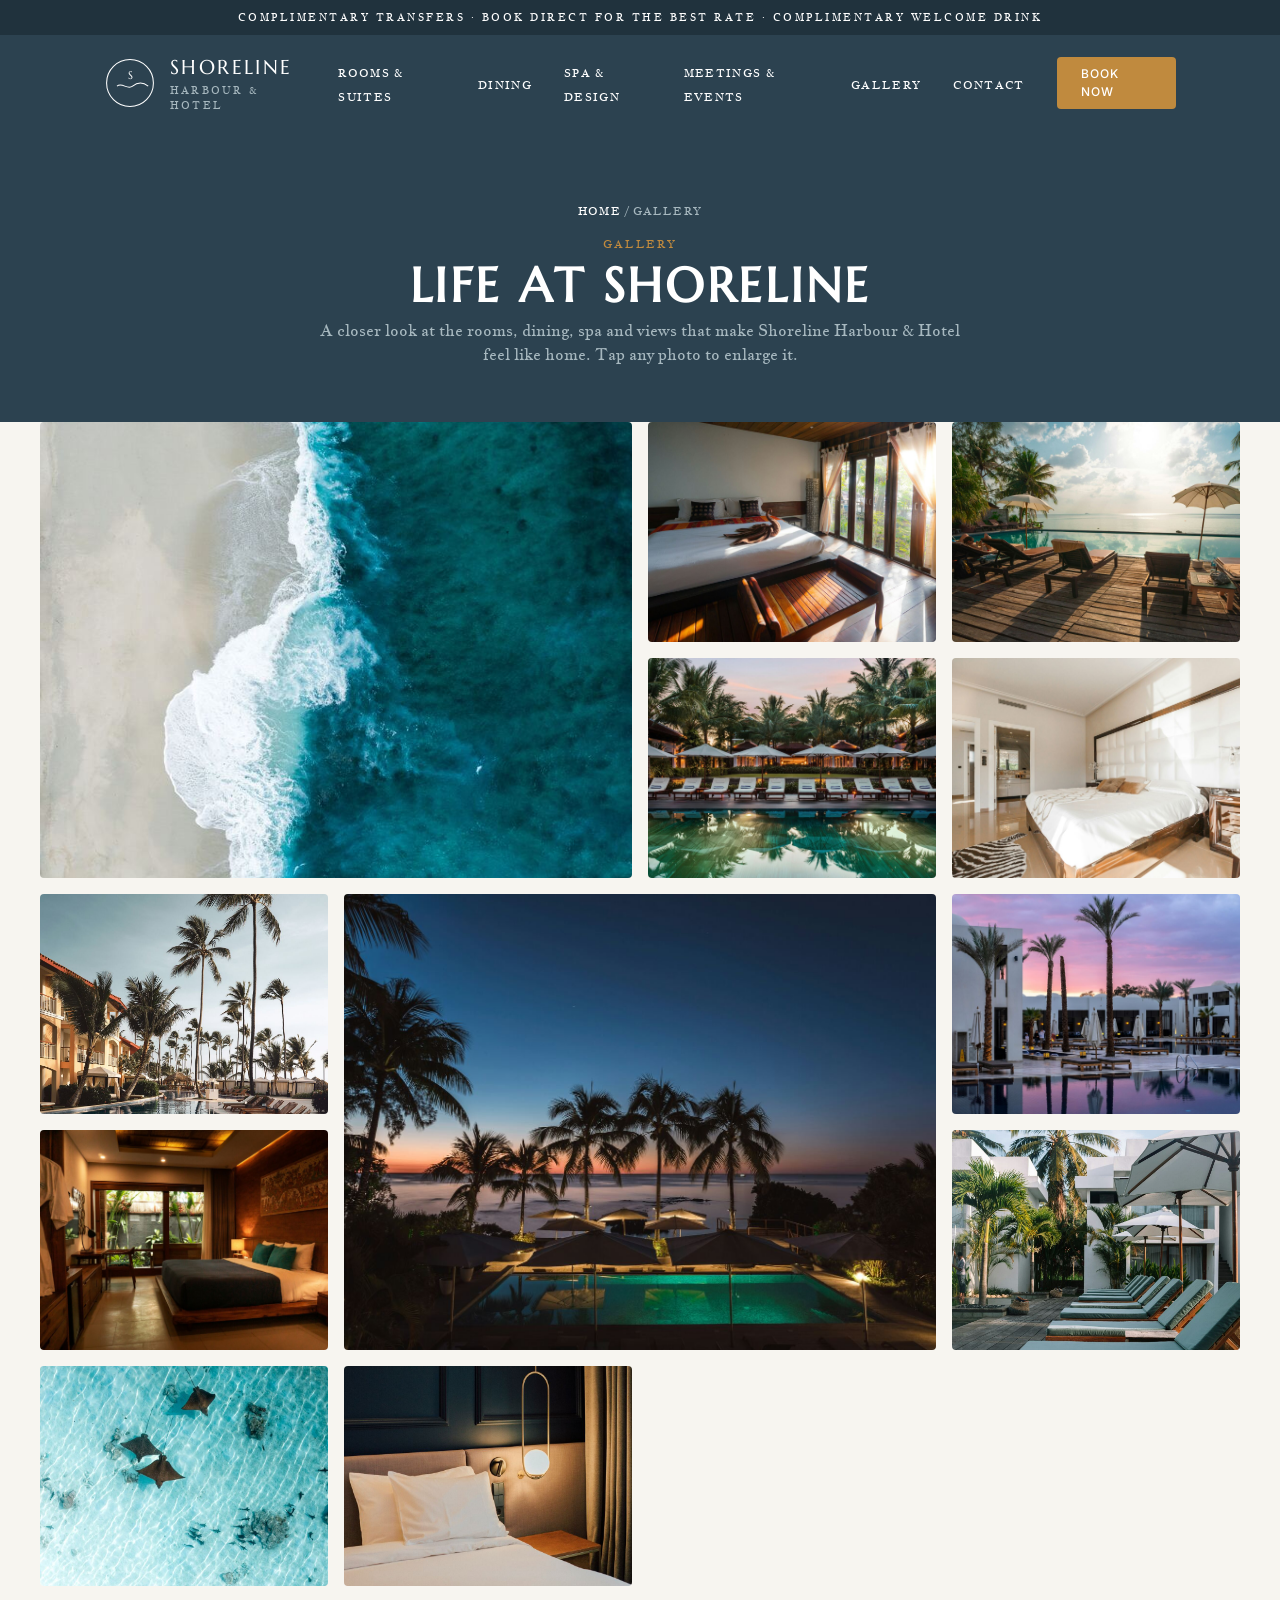
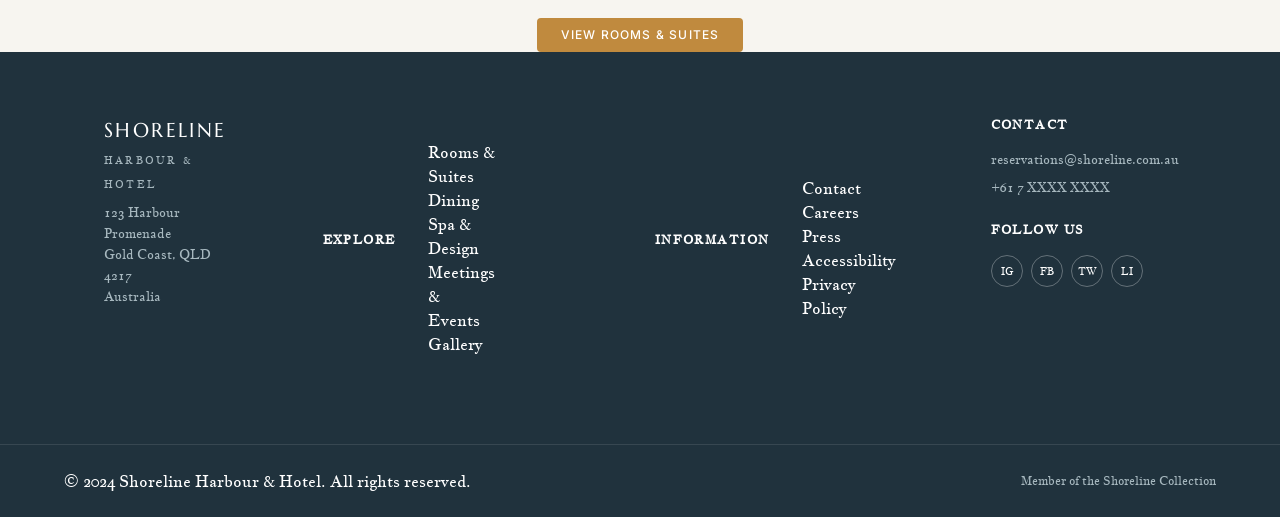
==== gallery.html @ a47f3bd8 "Fix images, broken script.js, and add working Rooms/Gallery pages - Fix script.js: it was accidental" ====
<!DOCTYPE html>
<html lang="en">
<head>
  <meta charset="UTF-8">
  <meta name="viewport" content="width=device-width, initial-scale=1">
  <title>Gallery | Shoreline Harbour & Hotel</title>
  <link rel="stylesheet" href="styles.css">
</head>
<body>

  <div id="scroll-progress"></div>

  <div class="announcement-bar">
    COMPLIMENTARY TRANSFERS · BOOK DIRECT FOR THE BEST RATE ·
    COMPLIMENTARY WELCOME DRINK
  </div>

  <header>

    <nav aria-label="Primary">

      <a href="index.html#hero" class="logo">

        <div class="logo-icon">

          <svg viewBox="0 0 100 100" aria-hidden="true">
            <circle cx="50" cy="50" r="45" fill="none" stroke="currentColor" stroke-width="2"/>
            <path
              d="M25 56 C35 48,45 64,55 56
                 S75 48,85 56"
              fill="none"
              stroke="currentColor"
              stroke-width="2"
            />
            <text x="50" y="42" text-anchor="middle">S</text>
          </svg>

        </div>

        <div class="logo-text">
          <span class="logo-title">SHORELINE</span>
          <span class="logo-subtitle">HARBOUR &amp; HOTEL</span>
        </div>

      </a>

      <button class="nav-toggle" aria-label="Open menu" aria-expanded="false">
        <span></span>
        <span></span>
        <span></span>
      </button>

      <ul class="nav-links">
        <li><a href="rooms.html">Rooms &amp; Suites</a></li>
        <li><a href="index.html#dining">Dining</a></li>
        <li><a href="index.html#spa">Spa &amp; Design</a></li>
        <li><a href="index.html#events">Meetings &amp; Events</a></li>
        <li><a href="gallery.html" aria-current="page">Gallery</a></li>
        <li><a href="index.html#events">Contact</a></li>
      </ul>

      <a href="index.html#events" class="nav-book-btn">Book Now</a>

    </nav>

  </header>

  <main>

    <section class="page-hero">
      <div class="container">
        <div class="breadcrumb"><a href="index.html">Home</a> / Gallery</div>
        <div class="section-label">Gallery</div>
        <h1>Life at Shoreline</h1>
        <p>
          A closer look at the rooms, dining, spa and views that make
          Shoreline Harbour &amp; Hotel feel like home. Tap any photo to
          enlarge it.
        </p>
      </div>
    </section>

    <section id="full-gallery">
      <div class="container">

        <div class="full-gallery-grid">

          <button class="gallery-item span-2 img-gallery-2" data-full="images/gallery-aerial-beach.jpg" aria-label="Aerial view of the beach"></button>
          <button class="gallery-item room-img-deluxe" data-full="images/deluxe-king-room.jpg" aria-label="Deluxe King Room"></button>
          <button class="gallery-item img-spa-large" data-full="images/spa-poolside.jpg" aria-label="Poolside spa area"></button>
          <button class="gallery-item img-gallery-3" data-full="images/gallery-sunset-poolside.jpg" aria-label="Sunset by the poolside"></button>
          <button class="gallery-item room-img-junior" data-full="images/junior-suite-room.jpg" aria-label="Junior Suite lounge area"></button>
          <button class="gallery-item img-dining" data-full="images/dining-terrace.jpg" aria-label="Waterfront dining terrace"></button>
          <button class="gallery-item img-gallery-4 span-2" data-full="images/gallery-night-pool.jpg" aria-label="Pool at night"></button>
          <button class="gallery-item img-spa-small-1" data-full="images/spa-sunset-lounge.jpg" aria-label="Sunset spa lounge"></button>
          <button class="gallery-item room-img-penthouse" data-full="images/penthouse-suite-room.jpg" aria-label="Penthouse Suite with private terrace"></button>
          <button class="gallery-item img-gallery-1" data-full="images/gallery-resort-loungers.jpg" aria-label="Resort loungers"></button>
          <button class="gallery-item img-spa-small-2" data-full="images/spa-stingray-lagoon.jpg" aria-label="Stingray lagoon spa"></button>
          <button class="gallery-item img-gallery-5" data-full="images/gallery-bedside-lamp.jpg" aria-label="Bedside lamp detail"></button>

        </div>

        <div class="section-cta">
          <a href="rooms.html" class="section-link">View Rooms &amp; Suites</a>
        </div>

      </div>
    </section>

  </main>

  <div class="lightbox-overlay" id="lightbox">
    <button class="lightbox-close" id="lightbox-close" aria-label="Close">&times;</button>
    <img src="" alt="" id="lightbox-image">
  </div>

  <footer>

    <div class="footer-top">

      <div class="footer-brand">
        <div class="footer-logo">
          <span class="logo-title">SHORELINE</span>
          <span class="logo-subtitle">HARBOUR &amp; HOTEL</span>
        </div>
        <p class="footer-address">
          123 Harbour Promenade<br>
          Gold Coast, QLD 4217<br>
          Australia
        </p>
      </div>

      <nav class="footer-col">
        <h3>Explore</h3>
        <ul>
          <li><a href="rooms.html">Rooms &amp; Suites</a></li>
          <li><a href="index.html#dining">Dining</a></li>
          <li><a href="index.html#spa">Spa &amp; Design</a></li>
          <li><a href="index.html#events">Meetings &amp; Events</a></li>
          <li><a href="gallery.html">Gallery</a></li>
        </ul>
      </nav>

      <nav class="footer-col">
        <h3>Information</h3>
        <ul>
          <li><a href="index.html#events">Contact</a></li>
          <li><a href="#">Careers</a></li>
          <li><a href="#">Press</a></li>
          <li><a href="#">Accessibility</a></li>
          <li><a href="#">Privacy Policy</a></li>
        </ul>
      </nav>

      <div class="footer-col">
        <h3>Contact</h3>
        <p>reservations@shoreline.com.au</p>
        <p>+61 7 XXXX XXXX</p>

        <h3 class="footer-follow">Follow Us</h3>
        <div class="footer-social">
          <a href="#" aria-label="Instagram">IG</a>
          <a href="#" aria-label="Facebook">FB</a>
          <a href="#" aria-label="Twitter">TW</a>
          <a href="#" aria-label="LinkedIn">LI</a>
        </div>
      </div>

    </div>

    <div class="footer-bottom">
      <p>&copy; 2024 Shoreline Harbour & Hotel. All rights reserved.</p>
      <p class="footer-collection">Member of the Shoreline Collection</p>
    </div>

  </footer>

  <button id="back-to-top" aria-label="Back to top">↑</button>

  <div class="mobile-book-bar">
    <span class="mobile-book-bar-info">From<strong>$420/night</strong></span>
    <a href="index.html#events" class="nav-book-btn">Book Now</a>
  </div>

  <script src="script.js"></script>

</body>
</html>
---- styles.css ----
@import url('https://fonts.googleapis.com/css2?family=Inter:wght@500&family=Jacques+Francois&family=Marcellus+SC&family=Wittgenstein:ital@0;1&display=swap');

:root {
  --color-primary: #2c4250;
  --color-accent: #c08a3e;
  --color-bg: #f7f5f0;
  --color-white: #ffffff;
  --color-muted: #a7b8bf;
  --color-dark: #20323d;
  --color-border: #cdcdcd;
  --color-placeholder: #c9c3b5;

  --space-xs: 4px;
  --space-sm: 8px;
  --space-md: 16px;
  --space-lg: 24px;
  --space-xl: 32px;
  --space-2xl: 48px;
  --space-3xl: 64px;
}

*,
*::before,
*::after {
  box-sizing: border-box;
}

html {
  scroll-behavior: smooth;
}

body {
  margin: 0;
  background: var(--color-bg);
  color: var(--color-primary);
  font-family: "Jacques Francois", serif;
  line-height: 1.5;
}

img {
  display: block;
  width: 100%;
}

a {
  text-decoration: none;
  color: inherit;
}

.container {
  max-width: 1200px;
  margin: 0 auto;
}

/* =======================
   Announcement Bar
======================= */

.announcement-bar {
  background: var(--color-dark);
  color: var(--color-white);
  text-align: center;
  padding: 10px 20px;
  font-size: 10px;
  letter-spacing: 0.25em;
  text-transform: uppercase;
  font-family: "Jacques Francois", serif;
}

/* =======================
   Typography
======================= */

h1,
h2,
h3 {
  font-family: "Marcellus SC", serif;
  letter-spacing: 0.06em;
  margin-top: 0;
}

h1,
h2 {
  text-transform: uppercase;
}

h1 {
  font-size: 76px;
  line-height: 1.05;
}

h2 {
  font-size: 36px;
  line-height: 1.1;
  margin-bottom: var(--space-xl);
}

h3 {
  font-size: 18px;
}

p,
input,
textarea,
label,
li,
a {
  font-family: "Jacques Francois", serif;
}

.tagline {
  font-family: "Wittgenstein", serif;
  font-style: italic;
  font-size: 20px;
  line-height: 1.5;
}

button,
.nav-book-btn,
.section-link,
.outline-link,
.outline-button,
.outline-dark {
  background: var(--color-accent);
  color: var(--color-white);
  border: none;
  border-radius: 4px;
  padding: var(--space-sm) var(--space-lg);
  font-family: "Inter", sans-serif;
  font-size: 12px;
  font-weight: 500;
  letter-spacing: 0.1em;
  text-transform: uppercase;
  cursor: pointer;
}

.section-link,
.outline-link {
  display: inline-block;
}

.outline-link {
  background: transparent;
  border: 1px solid var(--color-primary);
  color: var(--color-primary);
}

/* =======================
   Header
======================= */

header {
  background: var(--color-primary);
}

nav {
  max-width: 1200px;
  margin: 0 auto;
  padding: var(--space-sm) var(--space-3xl);
  display: flex;
  align-items: center;
  justify-content: space-between;
  gap: 32px;
}

/* =======================
   Logo
======================= */

.logo {
  display: flex;
  align-items: center;
  gap: 14px;
  color: var(--color-white);
}

.logo-icon {
  width: 56px;
  height: 56px;
}

.logo-icon svg {
  width: 100%;
  height: 100%;
}

.logo-icon text {
  fill: currentColor;
  font-family: "Marcellus SC", serif;
  font-size: 22px;
}

.logo-text {
  display: flex;
  flex-direction: column;
}

.logo-title {
  color: var(--color-white);
  font-family: "Marcellus SC", serif;
  font-size: 20px;
  letter-spacing: 0.12em;
}

.logo-subtitle {
  color: var(--color-muted);
  font-size: 10px;
  letter-spacing: 0.22em;
  text-transform: uppercase;
}

/* =======================
   Navigation
======================= */

.nav-links {
  display: flex;
  align-items: center;
  gap: var(--space-xl);
  list-style: none;
  margin-left: auto;
  padding: 0;
}

.nav-links a {
  color: var(--color-white);
  font-size: 11px;
  letter-spacing: 0.12em;
  text-transform: uppercase;
}

.nav-book-btn {
  display: inline-block;
}

/* =======================
   Hero
======================= */

#hero {
  background: var(--color-primary);
  color: var(--color-white);
  padding: 96px var(--space-3xl) 112px;
}

.hero-layout {
  display: flex;
  justify-content: space-between;
  align-items: center;
  gap: 64px;
}

.hero-content {
  max-width: 650px;
}

.hero-label {
  display: flex;
  align-items: center;
  gap: 12px;
  text-transform: uppercase;
  letter-spacing: 0.18em;
  font-size: 11px;
  margin-bottom: var(--space-lg);
}

.hero-line {
  width: 48px;
  height: 1px;
  background: var(--color-white);
}

#hero h1 {
  color: var(--color-white);
  margin-bottom: var(--space-lg);
}

.hero-divider {
  width: 120px;
  margin: 0 0 var(--space-lg);
  border: 0;
  border-top: 1px solid rgba(255,255,255,.4);
}

#hero .tagline {
  color: var(--color-white);
  margin-bottom: var(--space-xl);
}

.hero-buttons {
  display: flex;
  gap: var(--space-md);
}

.outline-button {
  background: transparent;
  border: 1px solid var(--color-white);
  color: var(--color-white);
}

.hero-emblem {
  width: 220px;
  height: 220px;
  color: var(--color-white);
  flex-shrink: 0;
}

.hero-emblem svg {
  width: 100%;
  height: 100%;
}

/* =======================
   Sections
======================= */

#rooms,
#dining,
#spa,
#gallery,
#testimonials,
#contact {
  background: var(--color-bg);
  padding: var(--space-2xl) var(--space-3xl);
}

.section-intro {
  max-width: 720px;
}

/* =======================
   Room Cards
======================= */

.rooms-grid {
  display: grid;
  grid-template-columns: repeat(3, 1fr);
  gap: var(--space-lg);
}

.room-card {
  background: var(--color-white);
  padding: var(--space-lg);
  border-radius: 4px;
  box-shadow: 0 2px 8px rgba(0,0,0,.06);
}

.room-meta {
  color: var(--color-muted);
}

.price {
  color: var(--color-accent);
  font-size: 18px;
}

.button-group {
  display: flex;
  gap: var(--space-md);
  margin-top: var(--space-lg);
}

.button-group a {
  background: var(--color-accent);
  color: var(--color-white);
  border: none;
  border-radius: 4px;
  padding: var(--space-sm) var(--space-lg);
  font-family: "Inter", sans-serif;
  font-size: 12px;
  font-weight: 500;
  letter-spacing: 0.1em;
  text-transform: uppercase;
  cursor: pointer;
  display: inline-block;
}

.button-group a:hover {
  background: #a8752f;
  transform: translateY(-2px);
  box-shadow: 0 6px 14px rgba(0,0,0,.15);
}

.section-cta {
  text-align: center;
  margin-top: var(--space-xl);
}

/* =======================
   Dining
======================= */

.dining-layout {
  display: grid;
  grid-template-columns: 1fr 1fr;
  gap: var(--space-xl);
  align-items: center;
}

/* =======================
   Spa
======================= */

.spa-grid {
  display: grid;
  grid-template-columns: 2fr 1fr;
  gap: var(--space-lg);
}

.spa-side {
  display: flex;
  flex-direction: column;
  gap: var(--space-lg);
}

.spa-large {
  height: 500px;
}

.spa-small {
  height: 238px;
}

/* =======================
   Events
======================= */

#events {
  background: var(--color-primary);
  color: var(--color-white);
  text-align: center;
  padding: 96px var(--space-3xl);
}

#events h2 {
  color: var(--color-white);
}

.events-content {
  max-width: 800px;
  margin: 0 auto;
}

.events-label {
  text-transform: uppercase;
  letter-spacing: 0.18em;
  font-size: 11px;
  color: var(--color-accent);
  margin-bottom: var(--space-sm);
}

.events-divider {
  width: 120px;
  margin: var(--space-md) auto;
  border: 0;
  border-top: 1px solid rgba(255,255,255,.4);
}

.events-buttons {
  justify-content: center;
  margin-top: var(--space-lg);
}

/* =======================
   Gallery (single row, varied heights)
======================= */

.gallery-grid {
  display: flex;
  align-items: flex-end;
  gap: var(--space-md);
}

.gallery-grid .image-placeholder {
  flex: 1;
  min-width: 0;
}

.gallery-grid .image-placeholder:nth-child(1) {
  height: 300px;
}

.gallery-grid .image-placeholder:nth-child(2) {
  height: 220px;
}

.gallery-grid .image-placeholder:nth-child(3) {
  height: 180px;
}

.gallery-grid .image-placeholder:nth-child(4) {
  height: 260px;
}

.gallery-grid .image-placeholder:nth-child(5) {
  height: 320px;
}

/* =======================
   Image Placeholders
======================= */

.image-placeholder,
.large-image,
.map-placeholder {
  background: var(--color-placeholder);
  background-size: cover;
  background-position: center;
  border-radius: 4px;
}

/* Real photos dropped into each placeholder slot */

.room-img-deluxe   { background-image: url('deluxe-king-room.jpg'); }
.room-img-junior   { background-image: url('junior-suite-room.jpg'); }
.room-img-penthouse{ background-image: url('penthouse-suite-room.jpg'); }

.img-dining     { background-image: url('dining-terrace.jpg'); }
.img-spa-large  { background-image: url('spa-poolside.jpg'); }
.img-spa-small-1{ background-image: url('spa-sunset-lounge.jpg'); }
.img-spa-small-2{ background-image: url('spa-stingray-lagoon.jpg'); }

.img-gallery-1 { background-image: url('gallery-resort-loungers.jpg'); }
.img-gallery-2 { background-image: url('gallery-aerial-beach.jpg'); }
.img-gallery-3 { background-image: url('gallery-sunset-poolside.jpg'); }
.img-gallery-4 { background-image: url('gallery-night-pool.jpg'); }
.img-gallery-5 { background-image: url('gallery-bedside-lamp.jpg'); }

.image-placeholder {
  min-height: 240px;
}

.large-image {
  min-height: 420px;
}

.map-placeholder {
  min-height: 420px;
}

/* =======================
   Testimonials
======================= */

.testimonials-grid {
  display: grid;
  grid-template-columns: repeat(3, 1fr);
  gap: var(--space-lg);
}

.testimonial-card {
  background: var(--color-white);
  padding: var(--space-xl);
  border-radius: 4px;
  box-shadow: 0 2px 8px rgba(0,0,0,.06);
}

blockquote {
  margin: 0 0 var(--space-md);
}

.guest-name {
  color: var(--color-muted);
}

.star-rating {
  color: var(--color-accent);
}

/* =======================
   Contact
======================= */

.contact-layout {
  display: grid;
  grid-template-columns: 1fr 1fr;
  gap: var(--space-xl);
}

form {
  display: flex;
  flex-direction: column;
  gap: var(--space-lg);
}

label {
  display: block;
  margin-bottom: var(--space-sm);
}

input,
textarea {
  width: 100%;
  padding: var(--space-md);
  background: var(--color-white);
  border: 1px solid var(--color-border);
  font-family: inherit;
}

/* =======================
   Footer
======================= */

footer {
  background: var(--color-dark);
  color: var(--color-white);
}

.footer-top {
  max-width: 1200px;
  margin: 0 auto;
  padding: var(--space-3xl);
  display: grid;
  grid-template-columns: 1.2fr 1fr 1fr 1fr;
  gap: var(--space-xl);
}

.footer-links {
  display: flex;
  gap: var(--space-3xl);
}

.footer-links ul {
  list-style: none;
  padding: 0;
}

.footer-links a {
  color: var(--color-white);
}

.footer-brand .logo-title {
  display: block;
}

.footer-address {
  color: var(--color-muted);
  font-size: 13px;
  line-height: 1.6;
  margin-top: var(--space-sm);
}

.footer-col h3 {
  color: var(--color-white);
  font-family: "Jacques Francois", serif;
  text-transform: uppercase;
  letter-spacing: 0.12em;
  font-size: 12px;
  margin-bottom: var(--space-md);
}

.footer-col ul {
  list-style: none;
  padding: 0;
}

.footer-col a {
  color: var(--color-white);
}

.footer-col p {
  color: var(--color-muted);
  font-size: 13px;
  margin: 0 0 var(--space-sm);
}

.footer-follow {
  margin-top: var(--space-lg);
}

.footer-social {
  display: flex;
  gap: var(--space-sm);
}

.footer-social a {
  border: 1px solid rgba(255,255,255,.3);
  border-radius: 50%;
  width: 32px;
  height: 32px;
  display: flex;
  align-items: center;
  justify-content: center;
  font-size: 10px;
  color: var(--color-white);
}

.footer-bottom {
  display: flex;
  justify-content: space-between;
  align-items: center;
  padding: var(--space-lg) var(--space-3xl);
  border-top: 1px solid rgba(255,255,255,.1);
}

.footer-bottom p {
  margin: 0;
}

.footer-collection {
  color: var(--color-muted);
  font-size: 12px;
  margin: 0;
}

/* =========================================================
   LAYER 4 — FIGMA MATCH REFINEMENTS
   New pieces added to match the Figma design.
========================================================= */

/* Small gold label that sits above each section heading */

.section-label {
  text-transform: uppercase;
  letter-spacing: 0.18em;
  font-size: 11px;
  color: var(--color-accent);
  margin-bottom: var(--space-sm);
}

/* Cream quote band under the hero */

#quote-band {
  background: var(--color-bg);
  text-align: center;
  padding: var(--space-2xl) var(--space-3xl);
}

.quote-band-label {
  text-transform: uppercase;
  letter-spacing: 0.22em;
  font-size: 10px;
  color: var(--color-muted);
  margin: 0 0 var(--space-md);
}

.quote-band-text {
  font-family: "Wittgenstein", serif;
  font-style: italic;
  font-size: 22px;
  color: var(--color-primary);
  max-width: 720px;
  margin: 0 auto;
}

/* Corner badges on the room cards */

.room-card .image-placeholder {
  position: relative;
}

.room-badge {
  position: absolute;
  top: var(--space-md);
  left: var(--space-md);
  background: var(--color-primary);
  color: var(--color-white);
  font-family: "Inter", sans-serif;
  font-size: 10px;
  font-weight: 500;
  letter-spacing: 0.12em;
  text-transform: uppercase;
  padding: 6px 12px;
  border-radius: 2px;
}

/* Buttons that sit under section text */

.section-btn {
  margin-top: var(--space-lg);
}

/* Outline button for use on light (cream) backgrounds */

.outline-dark {
  background: transparent;
  border: 1px solid var(--color-primary);
  color: var(--color-primary);
}

/* Weddings & Events section (navy band) */

#weddings {
  background: var(--color-primary);
  color: var(--color-white);
  text-align: center;
  padding: 96px var(--space-3xl);
}

#weddings h2 {
  color: var(--color-white);
}

.weddings-content {
  max-width: 800px;
  margin: 0 auto;
}

.weddings-content .section-label {
  color: var(--color-accent);
}

.weddings-buttons {
  justify-content: center;
  margin-top: var(--space-lg);
}

/* Testimonial location line */

.testimonial-card .star-rating {
  margin-bottom: var(--space-md);
}

.guest-location {
  color: var(--color-muted);
  font-size: 12px;
  margin: 0;
}

/* =========================================================
   POLISH — hover states, back to top, scroll progress bar
========================================================= */

/* Smooth transitions on anything interactive */

button,
.nav-book-btn,
.nav-links a,
.footer-col a,
.footer-social a,
.room-card,
.testimonial-card,
.image-placeholder {
  transition: all 0.25s ease;
}

/* Buttons lift slightly and darken on hover */

button:hover,
.nav-book-btn:hover,
.section-link:hover {
  background: #a8752f;
  transform: translateY(-2px);
  box-shadow: 0 6px 14px rgba(0,0,0,.15);
}

.outline-link:hover {
  background: rgba(44,66,80,.08);
}

.outline-button:hover {
  background: rgba(255,255,255,.12);
  border-color: var(--color-white);
}

.outline-dark:hover {
  background: rgba(44,66,80,.08);
}

/* Nav links get an underline that grows in on hover */

.nav-links a {
  position: relative;
}

.nav-links a::after {
  content: "";
  position: absolute;
  left: 0;
  bottom: -4px;
  width: 0;
  height: 1px;
  background: var(--color-accent);
  transition: width 0.25s ease;
}

.nav-links a:hover::after {
  width: 100%;
}

.nav-links a:hover {
  color: var(--color-accent);
}

/* Footer links brighten on hover */

.footer-col a:hover {
  color: var(--color-accent);
}

.footer-social a:hover {
  border-color: var(--color-accent);
  color: var(--color-accent);
}

/* Cards lift on hover */

.room-card:hover,
.testimonial-card:hover {
  transform: translateY(-4px);
  box-shadow: 0 10px 24px rgba(0,0,0,.10);
}

/* Image placeholders darken slightly on hover, like a real photo would */

.image-placeholder:hover {
  filter: brightness(0.94);
}

/* Scroll progress bar — fixed to the very top of the page */

#scroll-progress {
  position: fixed;
  top: 0;
  left: 0;
  height: 3px;
  width: 0%;
  background: var(--color-accent);
  z-index: 1000;
}

/* Back to top button */

#back-to-top {
  position: fixed;
  bottom: var(--space-xl);
  right: var(--space-xl);
  width: 48px;
  height: 48px;
  border-radius: 50%;
  background: var(--color-primary);
  color: var(--color-white);
  border: none;
  display: flex;
  align-items: center;
  justify-content: center;
  font-size: 18px;
  cursor: pointer;
  opacity: 0;
  visibility: hidden;
  transform: translateY(12px);
  transition: all 0.3s ease;
  z-index: 999;
  padding: 0;
}

#back-to-top.visible {
  opacity: 1;
  visibility: visible;
  transform: translateY(0);
}

#back-to-top:hover {
  background: var(--color-accent);
  transform: translateY(-3px);
  box-shadow: 0 6px 14px rgba(0,0,0,.2);
}

/* =========================================================
   LAYER 3 — RESPONSIVE + HAMBURGER NAV
   Everything below is the mobile and tablet behaviour.
========================================================= */

/* Hamburger toggle button — hidden on desktop, shown on mobile */

.nav-toggle {
  display: none;
  flex-direction: column;
  justify-content: center;
  gap: 5px;
  width: 44px;
  height: 44px;
  padding: 0;
  margin-left: auto;
  background: transparent;
  border: none;
  border-radius: 0;
  cursor: pointer;
}

.nav-toggle span {
  display: block;
  width: 26px;
  height: 2px;
  margin: 0 auto;
  background: var(--color-accent);
  transition: transform 0.3s ease, opacity 0.3s ease;
}

/* =======================
   TABLET (max-width 768px)
======================= */

@media (max-width: 768px) {

  /* Let the full nav wrap instead of overflowing, no hamburger yet */
  nav {
    flex-wrap: wrap;
    padding: var(--space-sm) var(--space-lg);
  }

  /* Room cards and testimonials drop to 2 columns */
  .rooms-grid,
  .testimonials-grid {
    grid-template-columns: repeat(2, 1fr);
  }

  /* Footer eases from 4 columns to 2 */
  .footer-top {
    grid-template-columns: repeat(2, 1fr);
  }

}

/* =======================
   MOBILE (max-width 480px — covers real phones, tested at 375px)
======================= */

@media (max-width: 480px) {

  /* --- Navigation collapses to a hamburger menu --- */

  nav {
    flex-wrap: wrap;
    padding: var(--space-sm) var(--space-lg);
    gap: var(--space-md);
  }

  .nav-toggle {
    display: flex;
  }

  .nav-links,
  .nav-book-btn {
    display: none;
  }

  nav.nav-open .nav-links {
    display: flex;
    flex-direction: column;
    flex-basis: 100%;
    gap: var(--space-md);
    margin-left: 0;
    padding: var(--space-md) 0 0;
  }

  nav.nav-open .nav-book-btn {
    display: inline-block;
    flex-basis: 100%;
    text-align: center;
  }

  /* Hamburger lines animate into an X when the menu is open */
  nav.nav-open .nav-toggle span:nth-child(1) {
    transform: translateY(7px) rotate(45deg);
  }

  nav.nav-open .nav-toggle span:nth-child(2) {
    opacity: 0;
  }

  nav.nav-open .nav-toggle span:nth-child(3) {
    transform: translateY(-7px) rotate(-45deg);
  }

  /* --- Hero stacks vertically and centres --- */

  #hero {
    padding: var(--space-2xl) var(--space-lg);
  }

  .hero-layout {
    flex-direction: column;
    align-items: center;
    text-align: center;
    gap: var(--space-xl);
  }

  .hero-label {
    justify-content: center;
  }

  .hero-divider {
    margin-left: auto;
    margin-right: auto;
  }

  .hero-buttons {
    justify-content: center;
    flex-wrap: wrap;
  }

  .hero-emblem {
    width: 140px;
    height: 140px;
  }

  #hero h1 {
    font-size: 44px;
  }

  /* --- Section headings shrink --- */

  h2 {
    font-size: 28px;
  }

  /* --- Section padding reduces to 24px --- */

  #rooms,
  #dining,
  #spa,
  #gallery,
  #testimonials,
  #quote-band {
    padding: var(--space-lg);
  }

  #events,
  #weddings {
    padding: var(--space-2xl) var(--space-lg);
  }

  /* --- Cards collapse to a single column --- */

  .testimonials-grid {
    grid-template-columns: 1fr;
  }

  /* --- Room cards become a swipeable carousel for faster scanning/booking --- */

  .rooms-grid {
    display: flex;
    grid-template-columns: unset;
    overflow-x: auto;
    scroll-snap-type: x mandatory;
    -webkit-overflow-scrolling: touch;
    gap: var(--space-md);
    margin: 0 calc(var(--space-lg) * -1);
    padding: 0 var(--space-lg) var(--space-sm);
  }

  .rooms-grid .room-card {
    flex: 0 0 82%;
    scroll-snap-align: center;
  }

  /* Hide the descriptive paragraph on mobile room cards so photo, price
     and the Book button are visible without extra scrolling/reading */

  .room-card > p:not(.room-meta):not(.price) {
    display: none;
  }

  .room-card .button-group {
    gap: var(--space-sm);
  }

  .room-card .button-group button:last-child {
    flex: 1;
  }

  /* --- Card inner padding reduces to 16px --- */

  .room-card,
  .testimonial-card {
    padding: var(--space-md);
  }

  .button-group {
    flex-wrap: wrap;
  }

  /* --- Dining and spa stack into one column --- */

  .dining-layout,
  .spa-grid {
    grid-template-columns: 1fr;
  }

  .spa-large {
    height: 300px;
  }

  /* --- Gallery becomes a single column --- */

  .gallery-grid {
    display: grid;
    grid-template-columns: 1fr;
    gap: var(--space-md);
  }

  .gallery-grid .image-placeholder:nth-child(n) {
    height: 200px;
  }

  /* --- Footer stacks vertically --- */

  .footer-top {
    grid-template-columns: 1fr;
    padding: var(--space-2xl) var(--space-lg);
  }

  .footer-bottom {
    flex-direction: column;
    gap: var(--space-sm);
    text-align: center;
    padding: var(--space-lg);
  }

  /* --- Persistent quick-booking bar --- */

  body {
    padding-bottom: 76px;
  }

  .mobile-book-bar {
    display: flex;
  }

  #back-to-top {
    bottom: 92px;
  }

}

/* =========================================================
   MOBILE QUICK-BOOKING BAR
   Sticky bottom bar (mobile only) so booking is always one
   tap away, regardless of scroll position.
========================================================= */

.mobile-book-bar {
  display: none;
  position: fixed;
  bottom: 0;
  left: 0;
  right: 0;
  align-items: center;
  justify-content: space-between;
  gap: var(--space-md);
  background: var(--color-primary);
  padding: 10px var(--space-lg);
  box-shadow: 0 -4px 16px rgba(0,0,0,.18);
  z-index: 998;
}

.mobile-book-bar-info {
  color: var(--color-white);
  font-family: "Inter", sans-serif;
  font-size: 11px;
  letter-spacing: 0.06em;
}

.mobile-book-bar-info strong {
  display: block;
  font-family: "Marcellus SC", serif;
  font-size: 16px;
  letter-spacing: 0.04em;
  color: var(--color-accent);
}

.mobile-book-bar .nav-book-btn {
  display: inline-block;
  flex-shrink: 0;
}

/* =========================================================
   SUBPAGES — Rooms & Suites / Gallery
========================================================= */

.page-hero {
  background: var(--color-primary);
  color: var(--color-white);
  text-align: center;
  padding: 72px var(--space-3xl) 56px;
}

.page-hero .section-label {
  color: var(--color-accent);
}

.page-hero h1 {
  color: var(--color-white);
  font-size: 48px;
  margin-bottom: var(--space-sm);
}

.page-hero p {
  max-width: 640px;
  margin: 0 auto;
  color: var(--color-muted);
}

.breadcrumb {
  font-size: 11px;
  letter-spacing: 0.1em;
  text-transform: uppercase;
  color: var(--color-muted);
  margin-bottom: var(--space-md);
}

.breadcrumb a {
  color: var(--color-white);
}

.breadcrumb a:hover {
  color: var(--color-accent);
}

/* Room detail list */

.room-detail {
  display: grid;
  grid-template-columns: 1fr 1fr;
  gap: var(--space-xl);
  align-items: center;
  padding: var(--space-2xl) 0;
  border-bottom: 1px solid var(--color-border);
}

.room-detail:last-of-type {
  border-bottom: none;
}

.room-detail.reverse .room-detail-image {
  order: 2;
}

.room-detail-image {
  min-height: 380px;
  border-radius: 4px;
  position: relative;
}

.room-detail-amenities {
  list-style: none;
  display: flex;
  flex-wrap: wrap;
  gap: 8px 20px;
  padding: 0;
  margin: var(--space-md) 0 var(--space-lg);
}

.room-detail-amenities li {
  font-family: "Inter", sans-serif;
  font-size: 12px;
  letter-spacing: 0.02em;
  color: var(--color-primary);
}

.room-detail-amenities li::before {
  content: "\2713";
  color: var(--color-accent);
  margin-right: 6px;
}

/* Full gallery grid + lightbox */

.full-gallery-grid {
  display: grid;
  grid-template-columns: repeat(4, 1fr);
  grid-auto-rows: 220px;
  gap: var(--space-md);
}

.full-gallery-grid .gallery-item {
  background-size: cover;
  background-position: center;
  border-radius: 4px;
  cursor: pointer;
  border: none;
  padding: 0;
  transition: filter 0.25s ease, transform 0.25s ease;
}

.full-gallery-grid .gallery-item:hover {
  filter: brightness(0.92);
  transform: translateY(-2px);
}

.full-gallery-grid .gallery-item.span-2 {
  grid-column: span 2;
  grid-row: span 2;
}

.lightbox-overlay {
  display: none;
  position: fixed;
  inset: 0;
  background: rgba(20,26,30,.94);
  align-items: center;
  justify-content: center;
  padding: var(--space-xl);
  z-index: 2000;
}

.lightbox-overlay.open {
  display: flex;
}

.lightbox-overlay img {
  max-width: 90vw;
  max-height: 85vh;
  width: auto;
  border-radius: 4px;
  box-shadow: 0 20px 60px rgba(0,0,0,.5);
}

.lightbox-close {
  position: absolute;
  top: 20px;
  right: 24px;
  background: transparent;
  border: none;
  color: var(--color-white);
  font-size: 32px;
  line-height: 1;
  padding: 8px;
  cursor: pointer;
}

/* Booking form (in the #events section) */

.booking-form {
  display: grid;
  grid-template-columns: repeat(2, 1fr);
  gap: var(--space-md);
  text-align: left;
  max-width: 640px;
  margin: var(--space-xl) auto 0;
}

.booking-form .field-full {
  grid-column: 1 / -1;
}

.booking-form label {
  display: block;
  font-family: "Inter", sans-serif;
  font-size: 11px;
  letter-spacing: 0.08em;
  text-transform: uppercase;
  color: var(--color-muted);
  margin-bottom: 6px;
}

.booking-form input,
.booking-form select {
  width: 100%;
  padding: 12px var(--space-md);
  background: rgba(255,255,255,.06);
  border: 1px solid rgba(255,255,255,.25);
  border-radius: 4px;
  color: var(--color-white);
  font-family: "Jacques Francois", serif;
  font-size: 14px;
}

.booking-form input::placeholder {
  color: rgba(255,255,255,.5);
}

.booking-form input:focus,
.booking-form select:focus {
  outline: none;
  border-color: var(--color-accent);
}

.booking-form select option {
  color: var(--color-dark);
}

.booking-form .field-error {
  color: #e6a4a4;
  font-size: 11px;
  margin-top: 4px;
  min-height: 14px;
}

.booking-submit {
  grid-column: 1 / -1;
  justify-self: center;
  margin-top: var(--space-sm);
}

.booking-confirmation {
  grid-column: 1 / -1;
  display: none;
  background: rgba(255,255,255,.08);
  border: 1px solid rgba(255,255,255,.25);
  border-radius: 4px;
  padding: var(--space-md);
  font-family: "Inter", sans-serif;
  font-size: 13px;
  color: var(--color-white);
}

.booking-confirmation.visible {
  display: block;
}

@media (max-width: 768px) {

  .full-gallery-grid {
    grid-template-columns: repeat(2, 1fr);
    grid-auto-rows: 180px;
  }

  .room-detail,
  .room-detail.reverse {
    grid-template-columns: 1fr;
  }

  .room-detail.reverse .room-detail-image {
    order: 0;
  }

}

@media (max-width: 480px) {

  .page-hero {
    padding: var(--space-2xl) var(--space-lg) var(--space-xl);
  }

  .page-hero h1 {
    font-size: 34px;
  }

  .full-gallery-grid {
    grid-template-columns: 1fr;
    grid-auto-rows: 220px;
  }

  .full-gallery-grid .gallery-item.span-2 {
    grid-column: span 1;
    grid-row: span 1;
  }

  .booking-form {
    grid-template-columns: 1fr;
  }

}
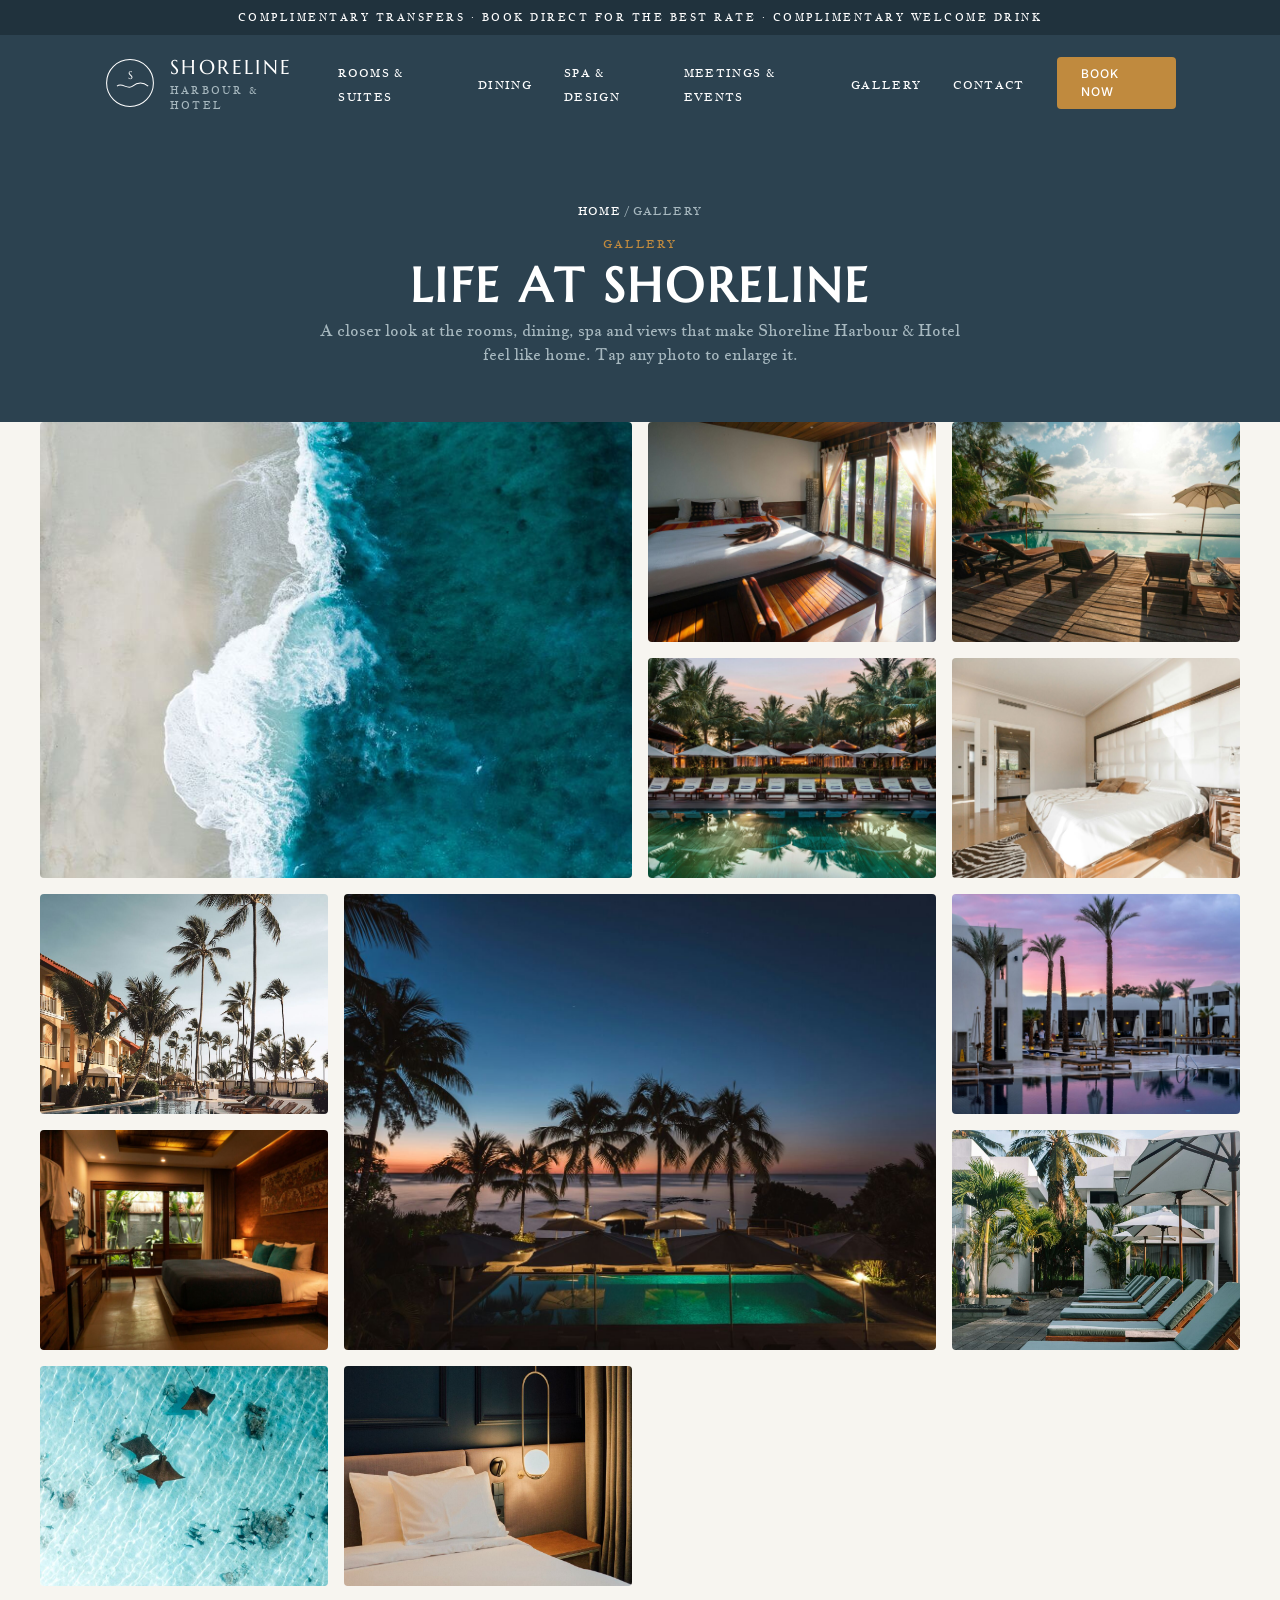
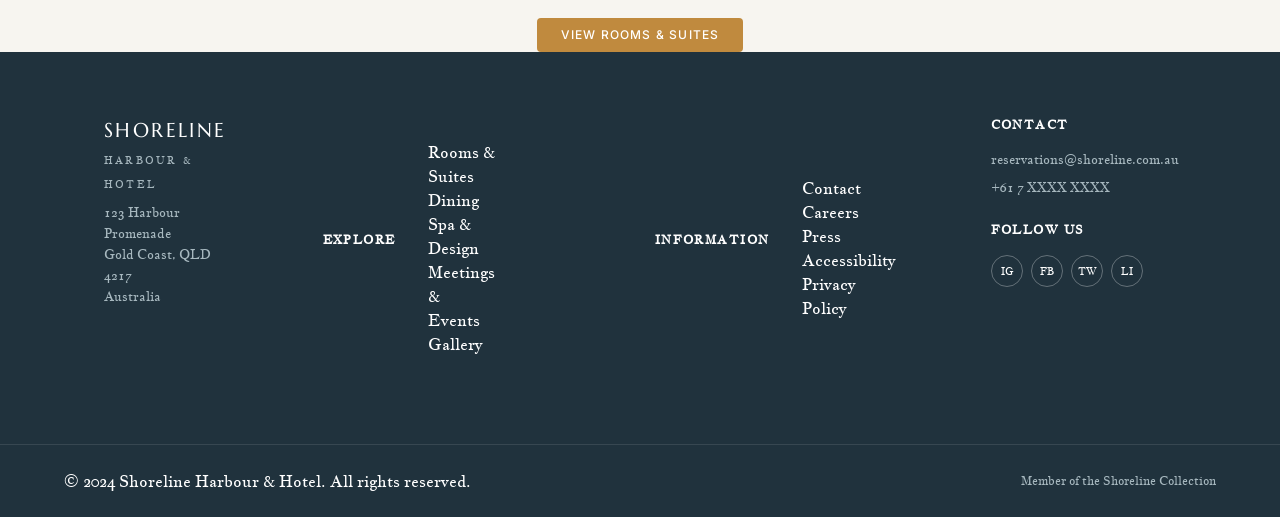
==== commit facc4c17: "Add hero photo slideshow, section colour rhythm, and scroll animations - Hero now crossfades through" ====
--- a/gallery.html
+++ b/gallery.html
@@ -83,20 +83,20 @@
     <section id="full-gallery">
       <div class="container">
 
-        <div class="full-gallery-grid">
+        <div class="full-gallery-grid reveal-grid">
 
-          <button class="gallery-item span-2 img-gallery-2" data-full="images/gallery-aerial-beach.jpg" aria-label="Aerial view of the beach"></button>
-          <button class="gallery-item room-img-deluxe" data-full="images/deluxe-king-room.jpg" aria-label="Deluxe King Room"></button>
-          <button class="gallery-item img-spa-large" data-full="images/spa-poolside.jpg" aria-label="Poolside spa area"></button>
-          <button class="gallery-item img-gallery-3" data-full="images/gallery-sunset-poolside.jpg" aria-label="Sunset by the poolside"></button>
-          <button class="gallery-item room-img-junior" data-full="images/junior-suite-room.jpg" aria-label="Junior Suite lounge area"></button>
-          <button class="gallery-item img-dining" data-full="images/dining-terrace.jpg" aria-label="Waterfront dining terrace"></button>
-          <button class="gallery-item img-gallery-4 span-2" data-full="images/gallery-night-pool.jpg" aria-label="Pool at night"></button>
-          <button class="gallery-item img-spa-small-1" data-full="images/spa-sunset-lounge.jpg" aria-label="Sunset spa lounge"></button>
-          <button class="gallery-item room-img-penthouse" data-full="images/penthouse-suite-room.jpg" aria-label="Penthouse Suite with private terrace"></button>
-          <button class="gallery-item img-gallery-1" data-full="images/gallery-resort-loungers.jpg" aria-label="Resort loungers"></button>
-          <button class="gallery-item img-spa-small-2" data-full="images/spa-stingray-lagoon.jpg" aria-label="Stingray lagoon spa"></button>
-          <button class="gallery-item img-gallery-5" data-full="images/gallery-bedside-lamp.jpg" aria-label="Bedside lamp detail"></button>
+          <button class="gallery-item reveal span-2 img-gallery-2" data-full="images/gallery-aerial-beach.jpg" aria-label="Aerial view of the beach"></button>
+          <button class="gallery-item reveal room-img-deluxe" data-full="images/deluxe-king-room.jpg" aria-label="Deluxe King Room"></button>
+          <button class="gallery-item reveal img-spa-large" data-full="images/spa-poolside.jpg" aria-label="Poolside spa area"></button>
+          <button class="gallery-item reveal img-gallery-3" data-full="images/gallery-sunset-poolside.jpg" aria-label="Sunset by the poolside"></button>
+          <button class="gallery-item reveal room-img-junior" data-full="images/junior-suite-room.jpg" aria-label="Junior Suite lounge area"></button>
+          <button class="gallery-item reveal img-dining" data-full="images/dining-terrace.jpg" aria-label="Waterfront dining terrace"></button>
+          <button class="gallery-item reveal img-gallery-4 span-2" data-full="images/gallery-night-pool.jpg" aria-label="Pool at night"></button>
+          <button class="gallery-item reveal img-spa-small-1" data-full="images/spa-sunset-lounge.jpg" aria-label="Sunset spa lounge"></button>
+          <button class="gallery-item reveal room-img-penthouse" data-full="images/penthouse-suite-room.jpg" aria-label="Penthouse Suite with private terrace"></button>
+          <button class="gallery-item reveal img-gallery-1" data-full="images/gallery-resort-loungers.jpg" aria-label="Resort loungers"></button>
+          <button class="gallery-item reveal img-spa-small-2" data-full="images/spa-stingray-lagoon.jpg" aria-label="Stingray lagoon spa"></button>
+          <button class="gallery-item reveal img-gallery-5" data-full="images/gallery-bedside-lamp.jpg" aria-label="Bedside lamp detail"></button>
 
         </div>
 
--- a/styles.css
+++ b/styles.css
@@ -4,6 +4,7 @@
   --color-primary: #2c4250;
   --color-accent: #c08a3e;
   --color-bg: #f7f5f0;
+  --color-cream-deep: #f1e6d2;
   --color-white: #ffffff;
   --color-muted: #a7b8bf;
   --color-dark: #20323d;
@@ -50,6 +51,44 @@
 .container {
   max-width: 1200px;
   margin: 0 auto;
+}
+
+/* =======================
+   Scroll-reveal animation
+   Elements fade + lift into place the first time they enter
+   the viewport (see .reveal usage on images/cards throughout).
+======================= */
+
+.reveal {
+  opacity: 0;
+  transform: translateY(28px);
+  transition: opacity 0.8s ease, transform 0.8s ease;
+}
+
+.reveal.in-view {
+  opacity: 1;
+  transform: translateY(0);
+}
+
+.reveal-grid > .reveal:nth-child(1)  { transition-delay: 0s; }
+.reveal-grid > .reveal:nth-child(2)  { transition-delay: .08s; }
+.reveal-grid > .reveal:nth-child(3)  { transition-delay: .16s; }
+.reveal-grid > .reveal:nth-child(4)  { transition-delay: .24s; }
+.reveal-grid > .reveal:nth-child(5)  { transition-delay: .32s; }
+.reveal-grid > .reveal:nth-child(6)  { transition-delay: .4s; }
+.reveal-grid > .reveal:nth-child(7)  { transition-delay: .48s; }
+.reveal-grid > .reveal:nth-child(8)  { transition-delay: .56s; }
+.reveal-grid > .reveal:nth-child(9)  { transition-delay: .64s; }
+.reveal-grid > .reveal:nth-child(10) { transition-delay: .72s; }
+.reveal-grid > .reveal:nth-child(11) { transition-delay: .8s; }
+.reveal-grid > .reveal:nth-child(12) { transition-delay: .88s; }
+
+@media (prefers-reduced-motion: reduce) {
+  .reveal {
+    opacity: 1;
+    transform: none;
+    transition: none;
+  }
 }
 
 /* =======================
@@ -238,12 +277,56 @@
 ======================= */
 
 #hero {
+  position: relative;
+  overflow: hidden;
   background: var(--color-primary);
   color: var(--color-white);
   padding: 96px var(--space-3xl) 112px;
 }
 
+.hero-slides {
+  position: absolute;
+  inset: 0;
+  z-index: 0;
+}
+
+.hero-slide {
+  position: absolute;
+  inset: 0;
+  background-size: cover;
+  background-position: center;
+  opacity: 0;
+  transform: scale(1.06);
+  transition: opacity 1.8s ease, transform 7s ease-out;
+}
+
+.hero-slide.active {
+  opacity: 1;
+  transform: scale(1);
+}
+
+.hero-overlay {
+  position: absolute;
+  inset: 0;
+  z-index: 1;
+  background: linear-gradient(
+    180deg,
+    rgba(32, 50, 61, 0.9),
+    rgba(44, 66, 80, 0.8) 55%,
+    rgba(32, 50, 61, 0.92)
+  );
+}
+
+@media (prefers-reduced-motion: reduce) {
+  .hero-slide {
+    transition: opacity 1.2s ease;
+    transform: none;
+  }
+}
+
 .hero-layout {
+  position: relative;
+  z-index: 2;
   display: flex;
   justify-content: space-between;
   align-items: center;
@@ -320,8 +403,23 @@
 #gallery,
 #testimonials,
 #contact {
-  background: var(--color-bg);
   padding: var(--space-2xl) var(--space-3xl);
+}
+
+/* Alternating cream/white rhythm so the mid-page sections read as
+   distinct rooms rather than one continuous scroll. Navy hero and
+   the events/weddings bands stay as anchor points either side. */
+
+#rooms,
+#spa,
+#testimonials {
+  background: var(--color-cream-deep);
+}
+
+#dining,
+#gallery,
+#contact {
+  background: var(--color-white);
 }
 
 .section-intro {
@@ -511,20 +609,20 @@
 
 /* Real photos dropped into each placeholder slot */
 
-.room-img-deluxe   { background-image: url('deluxe-king-room.jpg'); }
-.room-img-junior   { background-image: url('junior-suite-room.jpg'); }
-.room-img-penthouse{ background-image: url('penthouse-suite-room.jpg'); }
-
-.img-dining     { background-image: url('dining-terrace.jpg'); }
-.img-spa-large  { background-image: url('spa-poolside.jpg'); }
-.img-spa-small-1{ background-image: url('spa-sunset-lounge.jpg'); }
-.img-spa-small-2{ background-image: url('spa-stingray-lagoon.jpg'); }
-
-.img-gallery-1 { background-image: url('gallery-resort-loungers.jpg'); }
-.img-gallery-2 { background-image: url('gallery-aerial-beach.jpg'); }
-.img-gallery-3 { background-image: url('gallery-sunset-poolside.jpg'); }
-.img-gallery-4 { background-image: url('gallery-night-pool.jpg'); }
-.img-gallery-5 { background-image: url('gallery-bedside-lamp.jpg'); }
+.room-img-deluxe   { background-image: url('images/deluxe-king-room.jpg'); }
+.room-img-junior   { background-image: url('images/junior-suite-room.jpg'); }
+.room-img-penthouse{ background-image: url('images/penthouse-suite-room.jpg'); }
+
+.img-dining     { background-image: url('images/dining-terrace.jpg'); }
+.img-spa-large  { background-image: url('images/spa-poolside.jpg'); }
+.img-spa-small-1{ background-image: url('images/spa-sunset-lounge.jpg'); }
+.img-spa-small-2{ background-image: url('images/spa-stingray-lagoon.jpg'); }
+
+.img-gallery-1 { background-image: url('images/gallery-resort-loungers.jpg'); }
+.img-gallery-2 { background-image: url('images/gallery-aerial-beach.jpg'); }
+.img-gallery-3 { background-image: url('images/gallery-sunset-poolside.jpg'); }
+.img-gallery-4 { background-image: url('images/gallery-night-pool.jpg'); }
+.img-gallery-5 { background-image: url('images/gallery-bedside-lamp.jpg'); }
 
 .image-placeholder {
   min-height: 240px;
@@ -718,10 +816,11 @@
   margin-bottom: var(--space-sm);
 }
 
-/* Cream quote band under the hero */
+/* White band under the hero — crisp contrast right after the navy hero,
+   ahead of the cream rooms section */
 
 #quote-band {
-  background: var(--color-bg);
+  background: var(--color-white);
   text-align: center;
   padding: var(--space-2xl) var(--space-3xl);
 }
@@ -829,9 +928,15 @@
 .footer-col a,
 .footer-social a,
 .room-card,
-.testimonial-card,
+.testimonial-card {
+  transition: all 0.25s ease;
+}
+
+/* Image placeholders zoom in slightly on hover via background-size,
+   which crops cleanly within the existing box (no overflow needed) */
+
 .image-placeholder {
-  transition: all 0.25s ease;
+  transition: filter 0.5s ease, background-size 0.9s ease, box-shadow 0.3s ease;
 }
 
 /* Buttons lift slightly and darken on hover */
@@ -901,10 +1006,19 @@
   box-shadow: 0 10px 24px rgba(0,0,0,.10);
 }
 
-/* Image placeholders darken slightly on hover, like a real photo would */
+/* Images zoom and darken slightly on hover, like a real photo would */
 
 .image-placeholder:hover {
-  filter: brightness(0.94);
+  filter: brightness(0.92);
+  background-size: 112%;
+}
+
+@media (prefers-reduced-motion: reduce) {
+  .image-placeholder,
+  .image-placeholder:hover {
+    transition: none;
+    background-size: cover;
+  }
 }
 
 /* Scroll progress bar — fixed to the very top of the page */
@@ -1371,12 +1485,22 @@
   cursor: pointer;
   border: none;
   padding: 0;
-  transition: filter 0.25s ease, transform 0.25s ease;
+  transition: filter 0.5s ease, transform 0.3s ease, background-size 0.9s ease, box-shadow 0.3s ease;
 }
 
 .full-gallery-grid .gallery-item:hover {
-  filter: brightness(0.92);
-  transform: translateY(-2px);
+  filter: brightness(0.9);
+  transform: translateY(-3px);
+  background-size: 114%;
+  box-shadow: 0 12px 28px rgba(0,0,0,.22);
+}
+
+@media (prefers-reduced-motion: reduce) {
+  .full-gallery-grid .gallery-item,
+  .full-gallery-grid .gallery-item:hover {
+    transition: none;
+    background-size: cover;
+  }
 }
 
 .full-gallery-grid .gallery-item.span-2 {
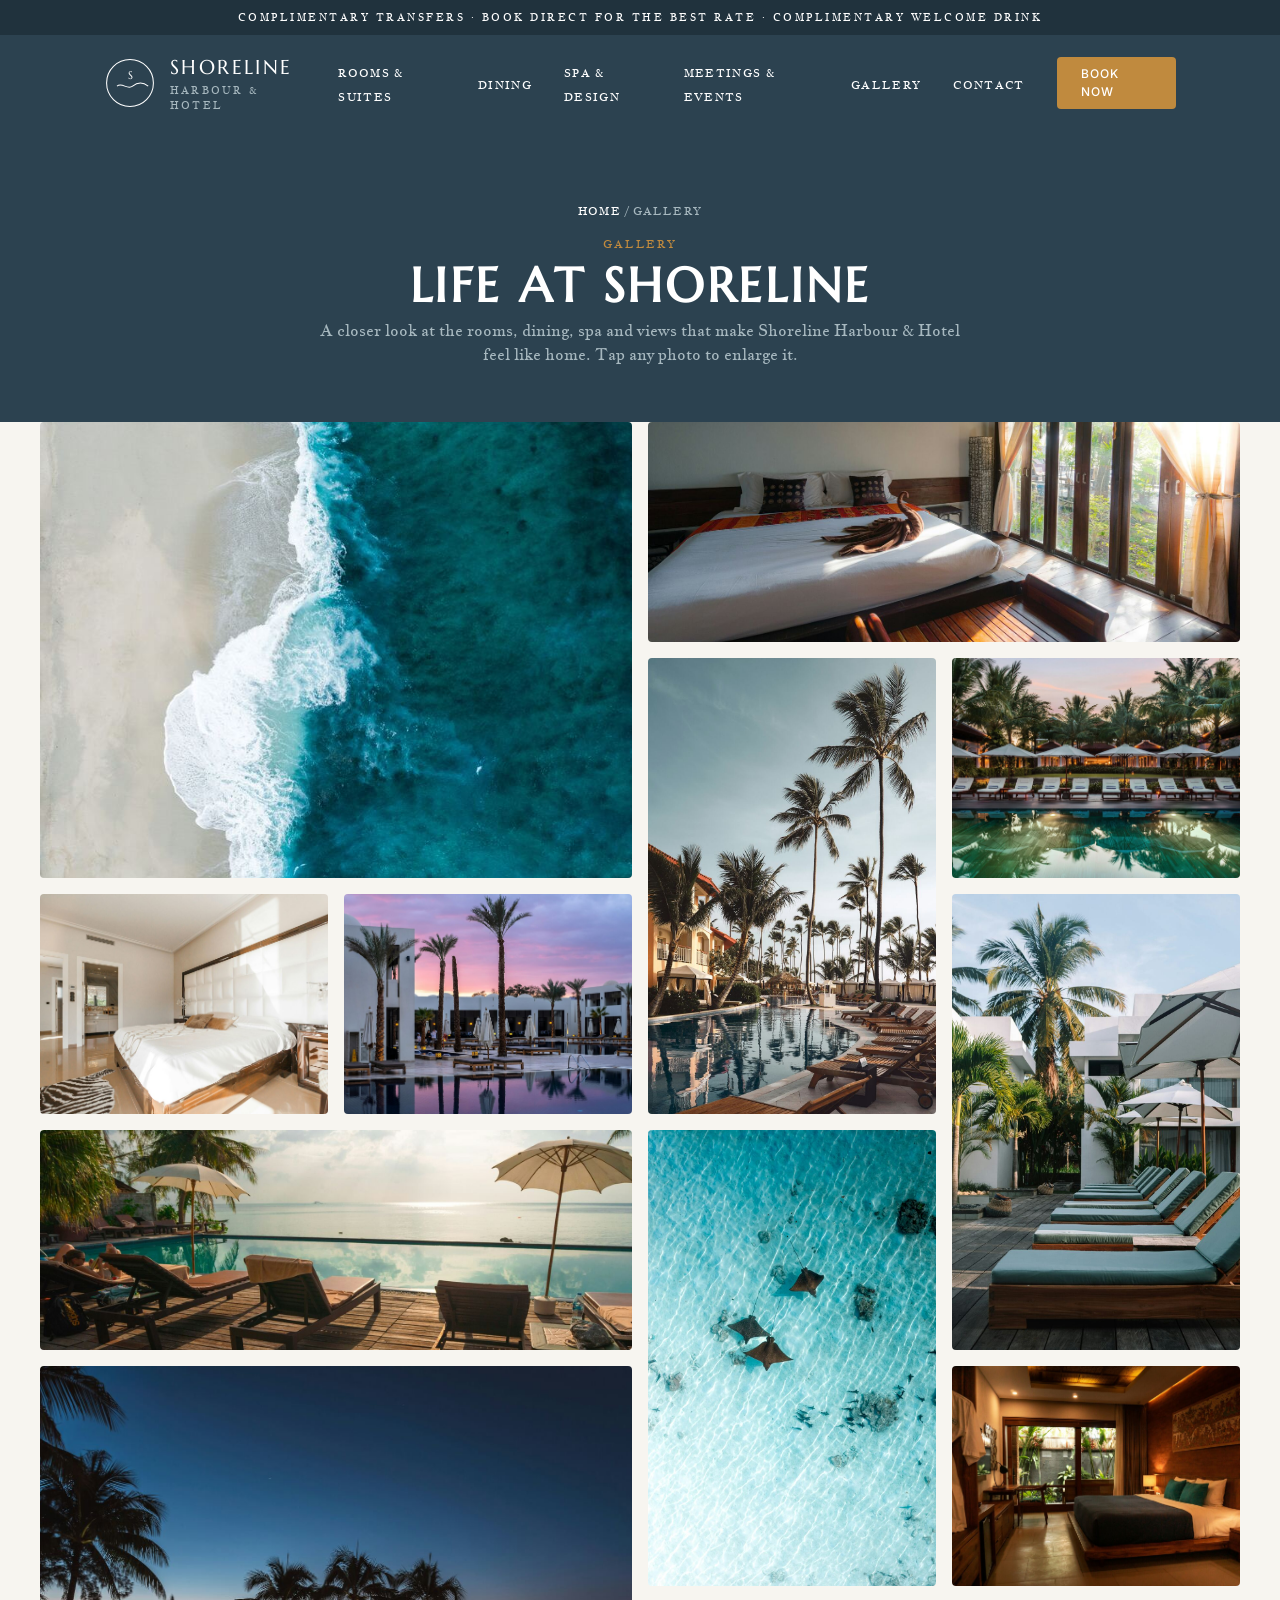
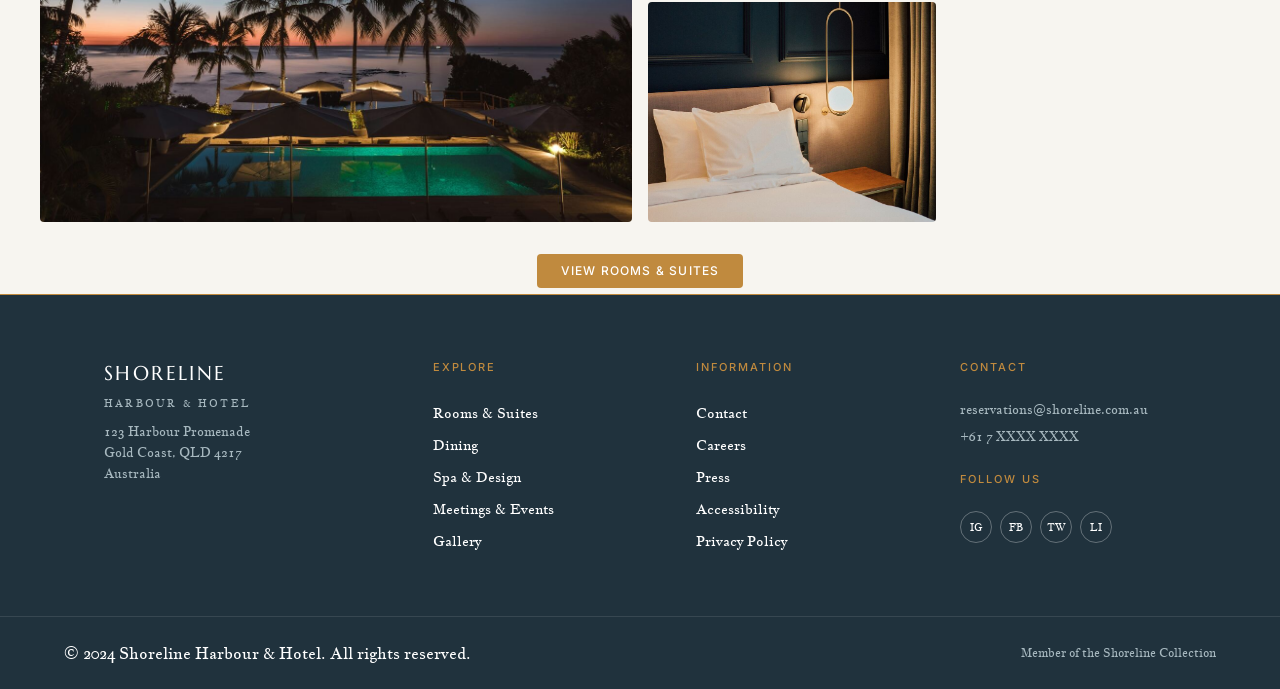
==== commit dcfb6140: "Sync all improvements from the Shoreline-Claude fork Brings this repo up to date with everything bui" ====
--- a/gallery.html
+++ b/gallery.html
@@ -4,6 +4,24 @@
   <meta charset="UTF-8">
   <meta name="viewport" content="width=device-width, initial-scale=1">
   <title>Gallery | Shoreline Harbour & Hotel</title>
+  <meta name="description" content="A visual tour of Shoreline Harbour & Hotel — rooms, dining, spa and harbour views on the Gold Coast.">
+
+  <link rel="icon" type="image/svg+xml" href="favicon.svg">
+  <link rel="icon" type="image/png" sizes="32x32" href="favicon-32.png">
+  <link rel="icon" type="image/png" sizes="16x16" href="favicon-16.png">
+  <link rel="apple-touch-icon" href="apple-touch-icon.png">
+
+  <meta property="og:type" content="website">
+  <meta property="og:site_name" content="Shoreline Harbour & Hotel">
+  <meta property="og:title" content="Gallery | Shoreline Harbour & Hotel">
+  <meta property="og:description" content="A visual tour of Shoreline Harbour & Hotel — rooms, dining, spa and harbour views on the Gold Coast.">
+  <meta property="og:image" content="og-image.jpg">
+  <meta property="og:url" content="gallery.html">
+  <meta name="twitter:card" content="summary_large_image">
+  <meta name="twitter:title" content="Gallery | Shoreline Harbour & Hotel">
+  <meta name="twitter:description" content="A visual tour of Shoreline Harbour & Hotel — rooms, dining, spa and harbour views.">
+  <meta name="twitter:image" content="og-image.jpg">
+
   <link rel="stylesheet" href="styles.css">
 </head>
 <body>
@@ -85,18 +103,18 @@
 
         <div class="full-gallery-grid reveal-grid">
 
-          <button class="gallery-item reveal span-2 img-gallery-2" data-full="images/gallery-aerial-beach.jpg" aria-label="Aerial view of the beach"></button>
-          <button class="gallery-item reveal room-img-deluxe" data-full="images/deluxe-king-room.jpg" aria-label="Deluxe King Room"></button>
-          <button class="gallery-item reveal img-spa-large" data-full="images/spa-poolside.jpg" aria-label="Poolside spa area"></button>
-          <button class="gallery-item reveal img-gallery-3" data-full="images/gallery-sunset-poolside.jpg" aria-label="Sunset by the poolside"></button>
-          <button class="gallery-item reveal room-img-junior" data-full="images/junior-suite-room.jpg" aria-label="Junior Suite lounge area"></button>
-          <button class="gallery-item reveal img-dining" data-full="images/dining-terrace.jpg" aria-label="Waterfront dining terrace"></button>
-          <button class="gallery-item reveal img-gallery-4 span-2" data-full="images/gallery-night-pool.jpg" aria-label="Pool at night"></button>
-          <button class="gallery-item reveal img-spa-small-1" data-full="images/spa-sunset-lounge.jpg" aria-label="Sunset spa lounge"></button>
-          <button class="gallery-item reveal room-img-penthouse" data-full="images/penthouse-suite-room.jpg" aria-label="Penthouse Suite with private terrace"></button>
-          <button class="gallery-item reveal img-gallery-1" data-full="images/gallery-resort-loungers.jpg" aria-label="Resort loungers"></button>
-          <button class="gallery-item reveal img-spa-small-2" data-full="images/spa-stingray-lagoon.jpg" aria-label="Stingray lagoon spa"></button>
-          <button class="gallery-item reveal img-gallery-5" data-full="images/gallery-bedside-lamp.jpg" aria-label="Bedside lamp detail"></button>
+          <button class="gallery-item reveal gallery-feature" data-full="images/gallery-aerial-beach.jpg" aria-label="Aerial view of the beach"><img src="images/gallery-aerial-beach.jpg" alt="Aerial view of the beach" loading="lazy" width="787" height="1400"></button>
+          <button class="gallery-item reveal gallery-wide" data-full="images/deluxe-king-room.jpg" aria-label="Deluxe King Room"><img src="images/deluxe-king-room.jpg" alt="Deluxe King Room" loading="lazy" width="1400" height="933"></button>
+          <button class="gallery-item reveal gallery-tall" data-full="images/dining-terrace.jpg" aria-label="Waterfront dining terrace"><img src="images/dining-terrace.jpg" alt="Waterfront dining terrace" loading="lazy" width="1120" height="1400"></button>
+          <button class="gallery-item reveal" data-full="images/gallery-sunset-poolside.jpg" aria-label="Sunset by the poolside"><img src="images/gallery-sunset-poolside.jpg" alt="Sunset by the poolside" loading="lazy" width="1400" height="933"></button>
+          <button class="gallery-item reveal" data-full="images/junior-suite-room.jpg" aria-label="Junior Suite lounge area"><img src="images/junior-suite-room.jpg" alt="Junior Suite lounge area" loading="lazy" width="1400" height="933"></button>
+          <button class="gallery-item reveal gallery-wide" data-full="images/spa-poolside.jpg" aria-label="Poolside spa area"><img src="images/spa-poolside.jpg" alt="Poolside spa area" loading="lazy" width="1400" height="1120"></button>
+          <button class="gallery-item reveal gallery-tall" data-full="images/gallery-resort-loungers.jpg" aria-label="Resort loungers"><img src="images/gallery-resort-loungers.jpg" alt="Resort loungers" loading="lazy" width="1120" height="1400"></button>
+          <button class="gallery-item reveal gallery-feature" data-full="images/gallery-night-pool.jpg" aria-label="Pool at night"><img src="images/gallery-night-pool.jpg" alt="Pool at night" loading="lazy" width="1400" height="935"></button>
+          <button class="gallery-item reveal" data-full="images/spa-sunset-lounge.jpg" aria-label="Sunset spa lounge"><img src="images/spa-sunset-lounge.jpg" alt="Sunset spa lounge" loading="lazy" width="1400" height="933"></button>
+          <button class="gallery-item reveal gallery-tall" data-full="images/spa-stingray-lagoon.jpg" aria-label="Stingray lagoon spa"><img src="images/spa-stingray-lagoon.jpg" alt="Stingray lagoon spa" loading="lazy" width="894" height="1400"></button>
+          <button class="gallery-item reveal" data-full="images/penthouse-suite-room.jpg" aria-label="Penthouse Suite with private terrace"><img src="images/penthouse-suite-room.jpg" alt="Penthouse Suite with private terrace" loading="lazy" width="1400" height="933"></button>
+          <button class="gallery-item reveal" data-full="images/gallery-bedside-lamp.jpg" aria-label="Bedside lamp detail"><img src="images/gallery-bedside-lamp.jpg" alt="Bedside lamp detail" loading="lazy" width="934" height="1400"></button>
 
         </div>
 
@@ -111,7 +129,10 @@
 
   <div class="lightbox-overlay" id="lightbox">
     <button class="lightbox-close" id="lightbox-close" aria-label="Close">&times;</button>
+    <button class="lightbox-arrow lightbox-prev" id="lightbox-prev" aria-label="Previous photo">‹</button>
     <img src="" alt="" id="lightbox-image">
+    <button class="lightbox-arrow lightbox-next" id="lightbox-next" aria-label="Next photo">›</button>
+    <p class="lightbox-counter" id="lightbox-counter"></p>
   </div>
 
   <footer>
--- a/styles.css
+++ b/styles.css
@@ -1,4 +1,53 @@
 @import url('https://fonts.googleapis.com/css2?family=Inter:wght@500&family=Jacques+Francois&family=Marcellus+SC&family=Wittgenstein:ital@0;1&display=swap');
+
+/* Smooth cross-page transitions (index.html <-> rooms.html <-> gallery.html).
+   Pure progressive enhancement: browsers without support (anything but
+   recent Chrome/Edge) just ignore this and navigate normally - no JS,
+   no fallback needed, nothing to break. */
+
+@view-transition {
+  navigation: auto;
+}
+
+::view-transition-old(root),
+::view-transition-new(root) {
+  animation-duration: 0.35s;
+  animation-timing-function: ease;
+}
+
+@media (prefers-reduced-motion: reduce) {
+  ::view-transition-old(root),
+  ::view-transition-new(root) {
+    animation: none;
+  }
+}
+
+/* =========================================================
+   TABLE OF CONTENTS
+   (search for the ALL-CAPS heading to jump to a section)
+
+   Variables & base reset ......... :root, *, html, body
+   Scroll-reveal animation ........ .reveal / .reveal-grid
+   Announcement bar
+   Typography ...................... h1-h3, buttons, links
+   Header + Navigation ............. header, nav, .logo, .nav-links
+   Hero ............................ #hero, .hero-slide(s), .hero-controls
+   Sections (shared) ............... section padding + cream/white rhythm
+   Room cards ....................... .rooms-grid, .room-card, quick-view
+   Dining ........................... .dining-layout
+   Location ......................... .location-layout, .map-embed
+   Spa .............................. .spa-grid
+   Events ........................... #events, .booking-form, guest stepper
+   Gallery (homepage preview) ...... .gallery-grid
+   Photo frames ..................... .image-placeholder + hover zoom
+   Testimonials ..................... .testimonial-carousel
+   Footer
+   SECTION DETAILS .................. labels, quote band, badges, weddings
+   POLISH ............................ hover states, back-to-top, progress bar
+   RESPONSIVE ........................ hamburger nav, tablet + mobile
+   MOBILE QUICK-BOOKING BAR
+   SUBPAGES .......................... rooms.html / gallery.html specifics
+========================================================= */
 
 :root {
   --color-primary: #2c4250;
@@ -184,15 +233,92 @@
   color: var(--color-primary);
 }
 
+/* Shine sweep on the real CTA-style buttons only (not icon buttons like
+   the nav toggle, carousel arrows, or stepper +/-, where a diagonal
+   light streak across a 36px circle would just look like a glitch) */
+
+.nav-book-btn,
+.section-link,
+.outline-link,
+.outline-button,
+.outline-dark,
+.book-room-btn,
+.booking-submit,
+.button-group a {
+  position: relative;
+  overflow: hidden;
+}
+
+.nav-book-btn::after,
+.section-link::after,
+.outline-link::after,
+.outline-button::after,
+.outline-dark::after,
+.book-room-btn::after,
+.booking-submit::after,
+.button-group a::after {
+  content: "";
+  position: absolute;
+  top: 0;
+  left: -75%;
+  width: 50%;
+  height: 100%;
+  background: linear-gradient(115deg, transparent, rgba(255, 255, 255, 0.4), transparent);
+  transform: skewX(-20deg);
+  transition: left 0.7s ease;
+  pointer-events: none;
+}
+
+.nav-book-btn:hover::after,
+.section-link:hover::after,
+.outline-link:hover::after,
+.outline-button:hover::after,
+.outline-dark:hover::after,
+.book-room-btn:hover::after,
+.booking-submit:hover::after,
+.button-group a:hover::after {
+  left: 125%;
+}
+
+@media (prefers-reduced-motion: reduce) {
+  .nav-book-btn::after,
+  .section-link::after,
+  .outline-link::after,
+  .outline-button::after,
+  .outline-dark::after,
+  .book-room-btn::after,
+  .booking-submit::after,
+  .button-group a::after {
+    display: none;
+  }
+}
+
 /* =======================
    Header
 ======================= */
 
 header {
+  position: sticky;
+  top: 0;
+  z-index: 500;
   background: var(--color-primary);
-}
-
-nav {
+  transition: box-shadow 0.35s ease;
+}
+
+/* Header gains a lifted shadow once the page scrolls (JS toggles this
+   class) — a "sticky" header without motion feedback reads as static */
+
+header.scrolled {
+  box-shadow: 0 4px 20px rgba(0, 0, 0, 0.15);
+}
+
+@media (prefers-reduced-motion: reduce) {
+  header {
+    transition: none;
+  }
+}
+
+header nav {
   max-width: 1200px;
   margin: 0 auto;
   padding: var(--space-sm) var(--space-3xl);
@@ -281,6 +407,9 @@
   overflow: hidden;
   background: var(--color-primary);
   color: var(--color-white);
+  min-height: 78vh;
+  display: flex;
+  align-items: center;
   padding: 96px var(--space-3xl) 112px;
 }
 
@@ -324,6 +453,95 @@
   }
 }
 
+/* Hero slideshow controls — arrows + dots grouped at the bottom so they
+   never collide with the headline/tagline regardless of viewport height */
+
+.hero-controls {
+  position: absolute;
+  left: 50%;
+  bottom: var(--space-xl);
+  transform: translateX(-50%);
+  z-index: 3;
+  display: flex;
+  align-items: center;
+  gap: var(--space-md);
+}
+
+.hero-arrow {
+  width: 36px;
+  height: 36px;
+  padding: 0;
+  border-radius: 50%;
+  background: rgba(255, 255, 255, 0.1);
+  border: 1px solid rgba(255, 255, 255, 0.35);
+  color: var(--color-white);
+  font-size: 19px;
+  line-height: 1;
+  display: flex;
+  align-items: center;
+  justify-content: center;
+  cursor: pointer;
+  transition: background 0.25s ease, border-color 0.25s ease, transform 0.25s ease;
+}
+
+.hero-arrow:hover {
+  background: rgba(255, 255, 255, 0.22);
+  border-color: var(--color-accent);
+  transform: translateY(-2px);
+}
+
+.hero-dots {
+  display: flex;
+  align-items: center;
+  gap: 9px;
+}
+
+.hero-dot {
+  width: 8px;
+  height: 8px;
+  padding: 0;
+  border-radius: 50%;
+  background: rgba(255, 255, 255, 0.4);
+  border: none;
+  cursor: pointer;
+  transition: background 0.3s ease, transform 0.3s ease;
+}
+
+.hero-dot:hover {
+  background: rgba(255, 255, 255, 0.7);
+}
+
+.hero-dot.active {
+  background: var(--color-accent);
+  transform: scale(1.4);
+}
+
+@media (max-width: 480px) {
+  .hero-controls {
+    bottom: var(--space-lg);
+    gap: var(--space-sm);
+  }
+
+  .hero-arrow {
+    width: 32px;
+    height: 32px;
+    font-size: 16px;
+  }
+
+  .hero-dots {
+    gap: 6px;
+  }
+
+  .hero-dot {
+    width: 6px;
+    height: 6px;
+  }
+
+  .hero-dot.active {
+    transform: scale(1.3);
+  }
+}
+
 .hero-layout {
   position: relative;
   z-index: 2;
@@ -393,6 +611,12 @@
   height: 100%;
 }
 
+.hero-emblem text {
+  fill: currentColor;
+  font-family: "Marcellus SC", serif;
+  font-size: 20px;
+}
+
 /* =======================
    Sections
 ======================= */
@@ -402,6 +626,7 @@
 #spa,
 #gallery,
 #testimonials,
+#location,
 #contact {
   padding: var(--space-2xl) var(--space-3xl);
 }
@@ -418,6 +643,7 @@
 
 #dining,
 #gallery,
+#location,
 #contact {
   background: var(--color-white);
 }
@@ -438,13 +664,72 @@
 
 .room-card {
   background: var(--color-white);
+  border-radius: 8px;
+  overflow: hidden;
+  box-shadow: 0 8px 28px rgba(32, 66, 80, 0.12);
+  border: 1px solid rgba(44, 66, 80, 0.06);
+  display: flex;
+  flex-direction: column;
+}
+
+.room-card .image-placeholder {
+  height: 280px;
+  border-radius: 0;
+  flex-shrink: 0;
+}
+
+.room-card-body {
   padding: var(--space-lg);
-  border-radius: 4px;
-  box-shadow: 0 2px 8px rgba(0,0,0,.06);
+  display: flex;
+  flex-direction: column;
+  flex: 1;
+}
+
+.room-card-body h3 {
+  margin-bottom: 4px;
+}
+
+/* Price now lives as a badge on the photo itself */
+
+.room-price-badge {
+  position: absolute;
+  bottom: var(--space-md);
+  right: var(--space-md);
+  background: rgba(32, 50, 61, 0.88);
+  backdrop-filter: blur(3px);
+  color: var(--color-white);
+  font-family: "Marcellus SC", serif;
+  font-size: 16px;
+  letter-spacing: 0.02em;
+  padding: 7px 14px;
+  border-radius: 3px;
+  line-height: 1.3;
+}
+
+.room-price-badge .per-night {
+  display: block;
+  font-family: "Inter", sans-serif;
+  font-size: 9px;
+  font-weight: 500;
+  letter-spacing: 0.12em;
+  text-transform: uppercase;
+  color: var(--color-accent);
+  margin-top: 1px;
 }
 
 .room-meta {
   color: var(--color-muted);
+  font-size: 12px;
+  letter-spacing: 0.02em;
+  margin-bottom: var(--space-md);
+  padding-bottom: var(--space-md);
+  border-bottom: 1px solid rgba(44, 66, 80, 0.1);
+}
+
+.room-card-body > p:not(.room-meta) {
+  color: var(--color-primary);
+  opacity: 0.82;
+  font-size: 14.5px;
 }
 
 .price {
@@ -455,7 +740,8 @@
 .button-group {
   display: flex;
   gap: var(--space-md);
-  margin-top: var(--space-lg);
+  margin-top: auto;
+  padding-top: var(--space-lg);
 }
 
 .button-group a {
@@ -479,6 +765,91 @@
   box-shadow: 0 6px 14px rgba(0,0,0,.15);
 }
 
+/* Secondary "Learn More" link reads as secondary to "Book Now" so the
+   card has a clear primary action instead of two competing gold buttons */
+
+.button-group a.btn-outline {
+  background: transparent;
+  border: 1px solid var(--color-primary);
+  color: var(--color-primary);
+}
+
+.button-group a.btn-outline:hover {
+  background: var(--color-primary);
+  color: var(--color-white);
+}
+
+/* Room card quick-view — click-to-expand amenities (not hover-only, so
+   it works identically via tap on touch devices and for keyboard users) */
+
+.quick-view-toggle {
+  display: flex;
+  align-items: center;
+  gap: 6px;
+  margin-top: var(--space-md);
+  padding: 0;
+  background: none;
+  border: none;
+  color: var(--color-primary);
+  font-family: "Inter", sans-serif;
+  font-size: 11px;
+  font-weight: 500;
+  letter-spacing: 0.08em;
+  text-transform: uppercase;
+  cursor: pointer;
+}
+
+.quick-view-toggle:hover {
+  color: var(--color-accent);
+}
+
+.quick-view-toggle .chevron {
+  font-size: 12px;
+  transition: transform 0.25s ease;
+}
+
+.quick-view-toggle[aria-expanded="true"] .chevron {
+  transform: rotate(180deg);
+}
+
+.quick-view-amenities {
+  list-style: none;
+  margin: 0;
+  padding: 0;
+  display: grid;
+  grid-template-columns: repeat(2, 1fr);
+  gap: 4px 12px;
+  max-height: 0;
+  opacity: 0;
+  overflow: hidden;
+  transition: max-height 0.35s ease, opacity 0.3s ease, margin-top 0.35s ease;
+}
+
+.quick-view-amenities.open {
+  max-height: 160px;
+  opacity: 1;
+  margin-top: var(--space-sm);
+}
+
+.quick-view-amenities li {
+  font-family: "Inter", sans-serif;
+  font-size: 11px;
+  color: var(--color-primary);
+}
+
+.quick-view-amenities li::before {
+  content: "\2713";
+  color: var(--color-accent);
+  margin-right: 4px;
+}
+
+@media (prefers-reduced-motion: reduce) {
+  .quick-view-amenities,
+  .quick-view-toggle .chevron {
+    transition: none;
+  }
+}
+
 .section-cta {
   text-align: center;
   margin-top: var(--space-xl);
@@ -496,6 +867,39 @@
 }
 
 /* =======================
+   Location
+======================= */
+
+.location-layout {
+  display: grid;
+  grid-template-columns: 1fr 1fr;
+  gap: var(--space-xl);
+  align-items: center;
+}
+
+.location-meta {
+  color: var(--color-muted);
+  font-size: 14px;
+  margin-top: var(--space-sm);
+  margin-bottom: var(--space-lg);
+}
+
+.map-embed {
+  min-height: 360px;
+  border-radius: 4px;
+  overflow: hidden;
+  box-shadow: 0 2px 8px rgba(0, 0, 0, 0.08);
+}
+
+.map-embed iframe {
+  display: block;
+  width: 100%;
+  height: 100%;
+  min-height: 360px;
+  border: 0;
+}
+
+/* =======================
    Spa
 ======================= */
 
@@ -511,11 +915,11 @@
   gap: var(--space-lg);
 }
 
-.spa-large {
+.image-placeholder.spa-large {
   height: 500px;
 }
 
-.spa-small {
+.image-placeholder.spa-small {
   height: 238px;
 }
 
@@ -595,55 +999,76 @@
 }
 
 /* =======================
-   Image Placeholders
+   Photo frames
+   .image-placeholder is now a real photo frame: a fixed/sized box that
+   clips a real <img> (object-fit: cover) inside it. The placeholder
+   background still shows briefly while a photo loads.
 ======================= */
 
 .image-placeholder,
 .large-image,
 .map-placeholder {
   background: var(--color-placeholder);
-  background-size: cover;
-  background-position: center;
   border-radius: 4px;
-}
-
-/* Real photos dropped into each placeholder slot */
-
-.room-img-deluxe   { background-image: url('images/deluxe-king-room.jpg'); }
-.room-img-junior   { background-image: url('images/junior-suite-room.jpg'); }
-.room-img-penthouse{ background-image: url('images/penthouse-suite-room.jpg'); }
-
-.img-dining     { background-image: url('images/dining-terrace.jpg'); }
-.img-spa-large  { background-image: url('images/spa-poolside.jpg'); }
-.img-spa-small-1{ background-image: url('images/spa-sunset-lounge.jpg'); }
-.img-spa-small-2{ background-image: url('images/spa-stingray-lagoon.jpg'); }
-
-.img-gallery-1 { background-image: url('images/gallery-resort-loungers.jpg'); }
-.img-gallery-2 { background-image: url('images/gallery-aerial-beach.jpg'); }
-.img-gallery-3 { background-image: url('images/gallery-sunset-poolside.jpg'); }
-.img-gallery-4 { background-image: url('images/gallery-night-pool.jpg'); }
-.img-gallery-5 { background-image: url('images/gallery-bedside-lamp.jpg'); }
+  position: relative;
+  overflow: hidden;
+}
+
+.image-placeholder img,
+.large-image img,
+.map-placeholder img {
+  display: block;
+  width: 100%;
+  height: 100%;
+  object-fit: cover;
+  transition: transform 0.9s ease, filter 0.5s ease;
+}
+
+.image-placeholder:hover img,
+.large-image:hover img,
+.map-placeholder:hover img {
+  transform: scale(1.12);
+  filter: brightness(0.92);
+}
+
+@media (prefers-reduced-motion: reduce) {
+  .image-placeholder img,
+  .large-image img,
+  .map-placeholder img,
+  .image-placeholder:hover img,
+  .large-image:hover img,
+  .map-placeholder:hover img {
+    transition: none;
+    transform: none;
+    filter: none;
+  }
+}
 
 .image-placeholder {
-  min-height: 240px;
-}
-
-.large-image {
-  min-height: 420px;
+  height: 240px;
+}
+
+.image-placeholder.large-image {
+  height: 420px;
 }
 
 .map-placeholder {
-  min-height: 420px;
+  height: 420px;
 }
 
 /* =======================
    Testimonials
 ======================= */
 
-.testimonials-grid {
-  display: grid;
-  grid-template-columns: repeat(3, 1fr);
-  gap: var(--space-lg);
+.testimonial-carousel {
+  position: relative;
+  max-width: 720px;
+  margin: 0 auto;
+}
+
+.testimonial-track {
+  position: relative;
+  transition: height 0.4s ease;
 }
 
 .testimonial-card {
@@ -653,6 +1078,85 @@
   box-shadow: 0 2px 8px rgba(0,0,0,.06);
 }
 
+.testimonial-track .testimonial-card {
+  position: absolute;
+  inset: 0;
+  width: 100%;
+  opacity: 0;
+  visibility: hidden;
+  transition: opacity 0.6s ease;
+  pointer-events: none;
+}
+
+.testimonial-track .testimonial-card.active {
+  opacity: 1;
+  visibility: visible;
+  pointer-events: auto;
+}
+
+@media (prefers-reduced-motion: reduce) {
+  .testimonial-track .testimonial-card {
+    transition: none;
+  }
+}
+
+.testimonial-controls {
+  display: flex;
+  align-items: center;
+  justify-content: center;
+  gap: var(--space-md);
+  margin-top: var(--space-xl);
+}
+
+.carousel-arrow {
+  width: 36px;
+  height: 36px;
+  padding: 0;
+  border-radius: 50%;
+  background: transparent;
+  border: 1px solid var(--color-primary);
+  color: var(--color-primary);
+  font-size: 18px;
+  line-height: 1;
+  display: flex;
+  align-items: center;
+  justify-content: center;
+  cursor: pointer;
+  transition: background 0.25s ease, color 0.25s ease, transform 0.25s ease;
+}
+
+.carousel-arrow:hover {
+  background: var(--color-primary);
+  color: var(--color-white);
+  transform: translateY(-2px);
+}
+
+.carousel-dots {
+  display: flex;
+  align-items: center;
+  gap: 9px;
+}
+
+.carousel-dot {
+  width: 8px;
+  height: 8px;
+  padding: 0;
+  border-radius: 50%;
+  background: rgba(44, 66, 80, 0.25);
+  border: none;
+  cursor: pointer;
+  transition: background 0.3s ease, transform 0.3s ease;
+}
+
+.carousel-dot:hover {
+  background: rgba(44, 66, 80, 0.5);
+}
+
+.carousel-dot.active {
+  background: var(--color-accent);
+  transform: scale(1.4);
+}
+
 blockquote {
   margin: 0 0 var(--space-md);
 }
@@ -663,36 +1167,6 @@
 
 .star-rating {
   color: var(--color-accent);
-}
-
-/* =======================
-   Contact
-======================= */
-
-.contact-layout {
-  display: grid;
-  grid-template-columns: 1fr 1fr;
-  gap: var(--space-xl);
-}
-
-form {
-  display: flex;
-  flex-direction: column;
-  gap: var(--space-lg);
-}
-
-label {
-  display: block;
-  margin-bottom: var(--space-sm);
-}
-
-input,
-textarea {
-  width: 100%;
-  padding: var(--space-md);
-  background: var(--color-white);
-  border: 1px solid var(--color-border);
-  font-family: inherit;
 }
 
 /* =======================
@@ -702,6 +1176,7 @@
 footer {
   background: var(--color-dark);
   color: var(--color-white);
+  border-top: 1px solid var(--color-accent);
 }
 
 .footer-top {
@@ -709,8 +1184,8 @@
   margin: 0 auto;
   padding: var(--space-3xl);
   display: grid;
-  grid-template-columns: 1.2fr 1fr 1fr 1fr;
-  gap: var(--space-xl);
+  grid-template-columns: 1.3fr 1fr 1fr 1fr;
+  gap: var(--space-2xl);
 }
 
 .footer-links {
@@ -739,21 +1214,32 @@
 }
 
 .footer-col h3 {
-  color: var(--color-white);
-  font-family: "Jacques Francois", serif;
+  color: var(--color-accent);
+  font-family: "Inter", sans-serif;
+  font-weight: 500;
   text-transform: uppercase;
-  letter-spacing: 0.12em;
-  font-size: 12px;
-  margin-bottom: var(--space-md);
+  letter-spacing: 0.18em;
+  font-size: 11px;
+  margin-bottom: var(--space-lg);
 }
 
 .footer-col ul {
   list-style: none;
   padding: 0;
+  margin: 0;
+}
+
+.footer-col ul li {
+  margin-bottom: var(--space-sm);
+}
+
+.footer-col ul li:last-child {
+  margin-bottom: 0;
 }
 
 .footer-col a {
   color: var(--color-white);
+  font-size: 14px;
 }
 
 .footer-col p {
@@ -802,8 +1288,8 @@
 }
 
 /* =========================================================
-   LAYER 4 — FIGMA MATCH REFINEMENTS
-   New pieces added to match the Figma design.
+   SECTION DETAILS — labels, quote band, badges, weddings band,
+   testimonial meta
 ========================================================= */
 
 /* Small gold label that sits above each section heading */
@@ -842,16 +1328,14 @@
   margin: 0 auto;
 }
 
-/* Corner badges on the room cards */
-
-.room-card .image-placeholder {
-  position: relative;
-}
+/* Room badges. On homepage cards this sits as a corner overlay on the
+   photo (.image-placeholder is already position:relative for this).
+   On rooms.html it's a plain inline label above the heading instead —
+   it isn't inside an image container there, so it stays in normal flow
+   rather than using position:absolute with no positioned ancestor. */
 
 .room-badge {
-  position: absolute;
-  top: var(--space-md);
-  left: var(--space-md);
+  display: inline-block;
   background: var(--color-primary);
   color: var(--color-white);
   font-family: "Inter", sans-serif;
@@ -861,6 +1345,14 @@
   text-transform: uppercase;
   padding: 6px 12px;
   border-radius: 2px;
+  margin-bottom: var(--space-sm);
+}
+
+.room-card .room-badge {
+  position: absolute;
+  top: var(--space-md);
+  left: var(--space-md);
+  margin-bottom: 0;
 }
 
 /* Buttons that sit under section text */
@@ -930,13 +1422,6 @@
 .room-card,
 .testimonial-card {
   transition: all 0.25s ease;
-}
-
-/* Image placeholders zoom in slightly on hover via background-size,
-   which crops cleanly within the existing box (no overflow needed) */
-
-.image-placeholder {
-  transition: filter 0.5s ease, background-size 0.9s ease, box-shadow 0.3s ease;
 }
 
 /* Buttons lift slightly and darken on hover */
@@ -979,11 +1464,13 @@
   transition: width 0.25s ease;
 }
 
-.nav-links a:hover::after {
+.nav-links a:hover::after,
+.nav-links a.nav-active::after {
   width: 100%;
 }
 
-.nav-links a:hover {
+.nav-links a:hover,
+.nav-links a.nav-active {
   color: var(--color-accent);
 }
 
@@ -1004,21 +1491,6 @@
 .testimonial-card:hover {
   transform: translateY(-4px);
   box-shadow: 0 10px 24px rgba(0,0,0,.10);
-}
-
-/* Images zoom and darken slightly on hover, like a real photo would */
-
-.image-placeholder:hover {
-  filter: brightness(0.92);
-  background-size: 112%;
-}
-
-@media (prefers-reduced-motion: reduce) {
-  .image-placeholder,
-  .image-placeholder:hover {
-    transition: none;
-    background-size: cover;
-  }
 }
 
 /* Scroll progress bar — fixed to the very top of the page */
@@ -1071,8 +1543,7 @@
 }
 
 /* =========================================================
-   LAYER 3 — RESPONSIVE + HAMBURGER NAV
-   Everything below is the mobile and tablet behaviour.
+   RESPONSIVE — hamburger nav, tablet and mobile breakpoints
 ========================================================= */
 
 /* Hamburger toggle button — hidden on desktop, shown on mobile */
@@ -1108,14 +1579,13 @@
 @media (max-width: 768px) {
 
   /* Let the full nav wrap instead of overflowing, no hamburger yet */
-  nav {
+  header nav {
     flex-wrap: wrap;
     padding: var(--space-sm) var(--space-lg);
   }
 
-  /* Room cards and testimonials drop to 2 columns */
-  .rooms-grid,
-  .testimonials-grid {
+  /* Room cards drop to 2 columns */
+  .rooms-grid {
     grid-template-columns: repeat(2, 1fr);
   }
 
@@ -1134,7 +1604,7 @@
 
   /* --- Navigation collapses to a hamburger menu --- */
 
-  nav {
+  header nav {
     flex-wrap: wrap;
     padding: var(--space-sm) var(--space-lg);
     gap: var(--space-md);
@@ -1144,24 +1614,44 @@
     display: flex;
   }
 
-  .nav-links,
-  .nav-book-btn {
-    display: none;
-  }
-
-  nav.nav-open .nav-links {
-    display: flex;
+  /* .nav-links stays display:flex always (needed so max-height/opacity
+     can transition) but is collapsed to nothing until nav-open. */
+  .nav-links {
     flex-direction: column;
     flex-basis: 100%;
     gap: var(--space-md);
     margin-left: 0;
+    max-height: 0;
+    opacity: 0;
+    overflow: hidden;
+    padding: 0;
+    transition: max-height 0.4s ease, opacity 0.3s ease 0.05s, padding 0.4s ease;
+  }
+
+  /* Scoped to header nav specifically - .nav-book-btn is reused as a
+     plain button style elsewhere (hero, weddings, room cards) and
+     those must stay visible; only the header's copy collapses with
+     the hamburger menu. */
+  header nav > .nav-book-btn {
+    display: none;
+  }
+
+  nav.nav-open .nav-links {
+    max-height: 400px;
+    opacity: 1;
     padding: var(--space-md) 0 0;
   }
 
-  nav.nav-open .nav-book-btn {
+  nav.nav-open > .nav-book-btn {
     display: inline-block;
     flex-basis: 100%;
     text-align: center;
+  }
+
+  @media (prefers-reduced-motion: reduce) {
+    .nav-links {
+      transition: none;
+    }
   }
 
   /* Hamburger lines animate into an X when the menu is open */
@@ -1226,6 +1716,7 @@
   #spa,
   #gallery,
   #testimonials,
+  #location,
   #quote-band {
     padding: var(--space-lg);
   }
@@ -1233,12 +1724,6 @@
   #events,
   #weddings {
     padding: var(--space-2xl) var(--space-lg);
-  }
-
-  /* --- Cards collapse to a single column --- */
-
-  .testimonials-grid {
-    grid-template-columns: 1fr;
   }
 
   /* --- Room cards become a swipeable carousel for faster scanning/booking --- */
@@ -1262,7 +1747,7 @@
   /* Hide the descriptive paragraph on mobile room cards so photo, price
      and the Book button are visible without extra scrolling/reading */
 
-  .room-card > p:not(.room-meta):not(.price) {
+  .room-card-body > p:not(.room-meta) {
     display: none;
   }
 
@@ -1285,15 +1770,21 @@
     flex-wrap: wrap;
   }
 
-  /* --- Dining and spa stack into one column --- */
+  /* --- Dining, spa and location stack into one column --- */
 
   .dining-layout,
-  .spa-grid {
+  .spa-grid,
+  .location-layout {
     grid-template-columns: 1fr;
   }
 
   .spa-large {
     height: 300px;
+  }
+
+  .map-embed,
+  .map-embed iframe {
+    min-height: 260px;
   }
 
   /* --- Gallery becomes a single column --- */
@@ -1322,14 +1813,12 @@
     padding: var(--space-lg);
   }
 
-  /* --- Persistent quick-booking bar --- */
+  /* --- Persistent quick-booking bar ---
+     (.mobile-book-bar's display:flex override lives just below, after
+     its full definition, so it isn't clobbered by that later rule) --- */
 
   body {
     padding-bottom: 76px;
-  }
-
-  .mobile-book-bar {
-    display: flex;
   }
 
   #back-to-top {
@@ -1379,6 +1868,12 @@
   flex-shrink: 0;
 }
 
+@media (max-width: 480px) {
+  .mobile-book-bar {
+    display: flex;
+  }
+}
+
 /* =========================================================
    SUBPAGES — Rooms & Suites / Gallery
 ========================================================= */
@@ -1441,8 +1936,8 @@
   order: 2;
 }
 
-.room-detail-image {
-  min-height: 380px;
+.image-placeholder.room-detail-image {
+  height: 380px;
   border-radius: 4px;
   position: relative;
 }
@@ -1475,36 +1970,63 @@
   display: grid;
   grid-template-columns: repeat(4, 1fr);
   grid-auto-rows: 220px;
+  grid-auto-flow: dense;
   gap: var(--space-md);
 }
 
 .full-gallery-grid .gallery-item {
-  background-size: cover;
-  background-position: center;
+  background: var(--color-placeholder);
+  position: relative;
+  overflow: hidden;
   border-radius: 4px;
   cursor: pointer;
   border: none;
   padding: 0;
-  transition: filter 0.5s ease, transform 0.3s ease, background-size 0.9s ease, box-shadow 0.3s ease;
+  transition: transform 0.3s ease, box-shadow 0.3s ease;
+}
+
+.full-gallery-grid .gallery-item img {
+  display: block;
+  width: 100%;
+  height: 100%;
+  object-fit: cover;
+  transition: transform 0.9s ease, filter 0.5s ease;
 }
 
 .full-gallery-grid .gallery-item:hover {
+  transform: translateY(-3px);
+  box-shadow: 0 12px 28px rgba(0,0,0,.22);
+}
+
+.full-gallery-grid .gallery-item:hover img {
   filter: brightness(0.9);
-  transform: translateY(-3px);
-  background-size: 114%;
-  box-shadow: 0 12px 28px rgba(0,0,0,.22);
+  transform: scale(1.14);
 }
 
 @media (prefers-reduced-motion: reduce) {
   .full-gallery-grid .gallery-item,
-  .full-gallery-grid .gallery-item:hover {
+  .full-gallery-grid .gallery-item img,
+  .full-gallery-grid .gallery-item:hover,
+  .full-gallery-grid .gallery-item:hover img {
     transition: none;
-    background-size: cover;
-  }
-}
-
-.full-gallery-grid .gallery-item.span-2 {
+    transform: none;
+    filter: none;
+  }
+}
+
+/* Shape-aware spans so each photo's own orientation drives its cell,
+   instead of a rigid grid forcing every crop to the same shape */
+
+.full-gallery-grid .gallery-item.gallery-feature {
   grid-column: span 2;
+  grid-row: span 2;
+}
+
+.full-gallery-grid .gallery-item.gallery-wide {
+  grid-column: span 2;
+}
+
+.full-gallery-grid .gallery-item.gallery-tall {
   grid-row: span 2;
 }
 
@@ -1544,6 +2066,67 @@
   cursor: pointer;
 }
 
+.lightbox-arrow {
+  position: absolute;
+  top: 50%;
+  transform: translateY(-50%);
+  width: 48px;
+  height: 48px;
+  padding: 0;
+  border-radius: 50%;
+  background: rgba(255, 255, 255, 0.08);
+  border: 1px solid rgba(255, 255, 255, 0.3);
+  color: var(--color-white);
+  font-size: 24px;
+  line-height: 1;
+  display: flex;
+  align-items: center;
+  justify-content: center;
+  cursor: pointer;
+  transition: background 0.25s ease, border-color 0.25s ease;
+}
+
+.lightbox-arrow:hover {
+  background: rgba(255, 255, 255, 0.18);
+  border-color: var(--color-accent);
+}
+
+.lightbox-prev {
+  left: 20px;
+}
+
+.lightbox-next {
+  right: 20px;
+}
+
+.lightbox-counter {
+  position: absolute;
+  bottom: 20px;
+  left: 50%;
+  transform: translateX(-50%);
+  margin: 0;
+  color: rgba(255, 255, 255, 0.75);
+  font-family: "Inter", sans-serif;
+  font-size: 12px;
+  letter-spacing: 0.08em;
+}
+
+@media (max-width: 480px) {
+  .lightbox-arrow {
+    width: 38px;
+    height: 38px;
+    font-size: 19px;
+  }
+
+  .lightbox-prev {
+    left: 8px;
+  }
+
+  .lightbox-next {
+    right: 8px;
+  }
+}
+
 /* Booking form (in the #events section) */
 
 .booking-form {
@@ -1600,6 +2183,79 @@
   font-size: 11px;
   margin-top: 4px;
   min-height: 14px;
+}
+
+/* Guest stepper — faster than a dropdown on mobile: two taps beat
+   opening a picker and scrolling to a number */
+
+.guest-stepper {
+  display: flex;
+  align-items: center;
+  gap: var(--space-sm);
+}
+
+.guest-stepper input {
+  text-align: center;
+  padding: 12px var(--space-sm);
+}
+
+.guest-stepper input::-webkit-outer-spin-button,
+.guest-stepper input::-webkit-inner-spin-button {
+  -webkit-appearance: none;
+  margin: 0;
+}
+
+.guest-stepper input[type="number"] {
+  -moz-appearance: textfield;
+}
+
+.stepper-btn {
+  flex-shrink: 0;
+  width: 40px;
+  height: 40px;
+  padding: 0;
+  border-radius: 4px;
+  background: rgba(255, 255, 255, 0.06);
+  border: 1px solid rgba(255, 255, 255, 0.25);
+  color: var(--color-white);
+  font-size: 18px;
+  line-height: 1;
+  cursor: pointer;
+  transition: background 0.2s ease, border-color 0.2s ease;
+}
+
+.stepper-btn:hover {
+  background: rgba(255, 255, 255, 0.16);
+  border-color: var(--color-accent);
+}
+
+.stepper-btn:disabled {
+  opacity: 0.35;
+  cursor: not-allowed;
+}
+
+/* Live price summary */
+
+.booking-summary {
+  display: flex;
+  align-items: center;
+  justify-content: space-between;
+  flex-wrap: wrap;
+  gap: var(--space-sm) var(--space-md);
+  padding: var(--space-md);
+  background: rgba(255, 255, 255, 0.06);
+  border: 1px solid rgba(255, 255, 255, 0.2);
+  border-radius: 4px;
+  font-family: "Inter", sans-serif;
+  font-size: 13px;
+  color: rgba(255, 255, 255, 0.85);
+}
+
+.booking-summary-total {
+  font-family: "Marcellus SC", serif;
+  font-size: 20px;
+  color: var(--color-accent);
+  white-space: nowrap;
 }
 
 .booking-submit {
@@ -1657,7 +2313,9 @@
     grid-auto-rows: 220px;
   }
 
-  .full-gallery-grid .gallery-item.span-2 {
+  .full-gallery-grid .gallery-item.gallery-feature,
+  .full-gallery-grid .gallery-item.gallery-wide,
+  .full-gallery-grid .gallery-item.gallery-tall {
     grid-column: span 1;
     grid-row: span 1;
   }
